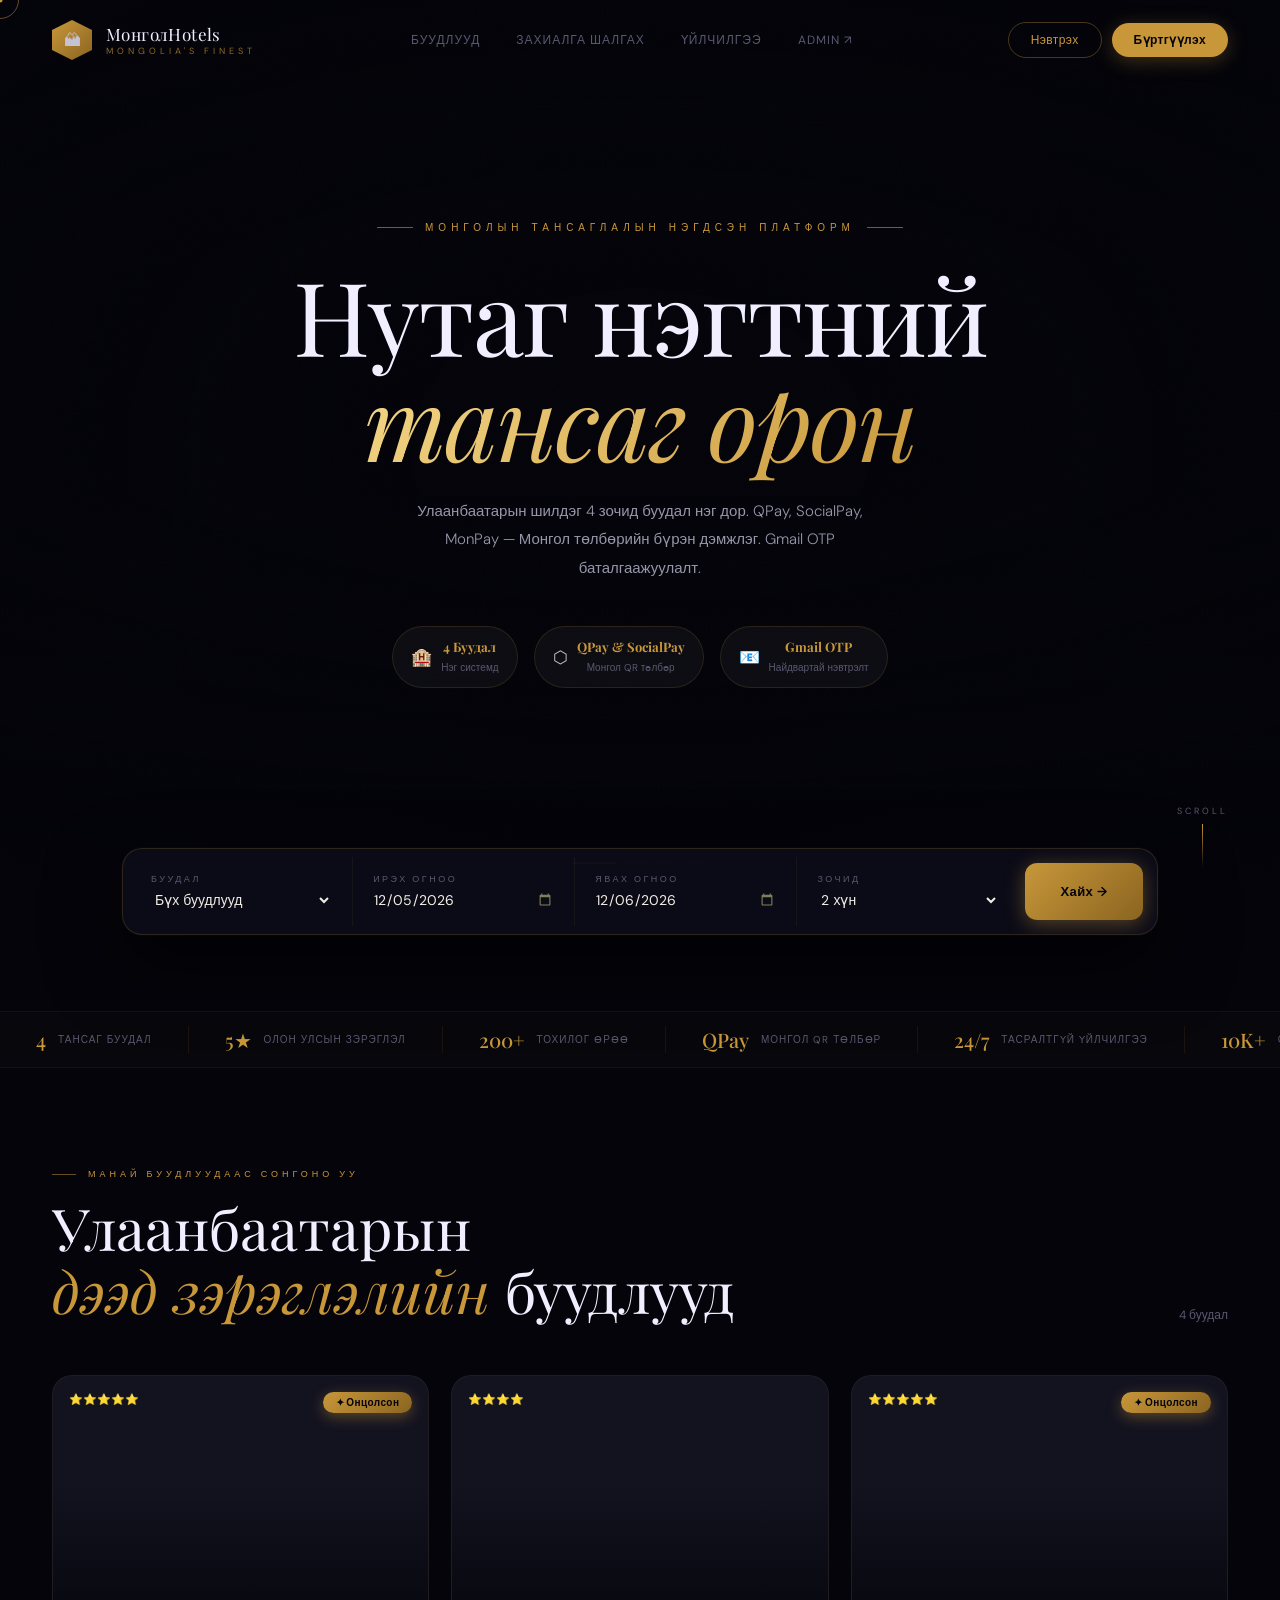
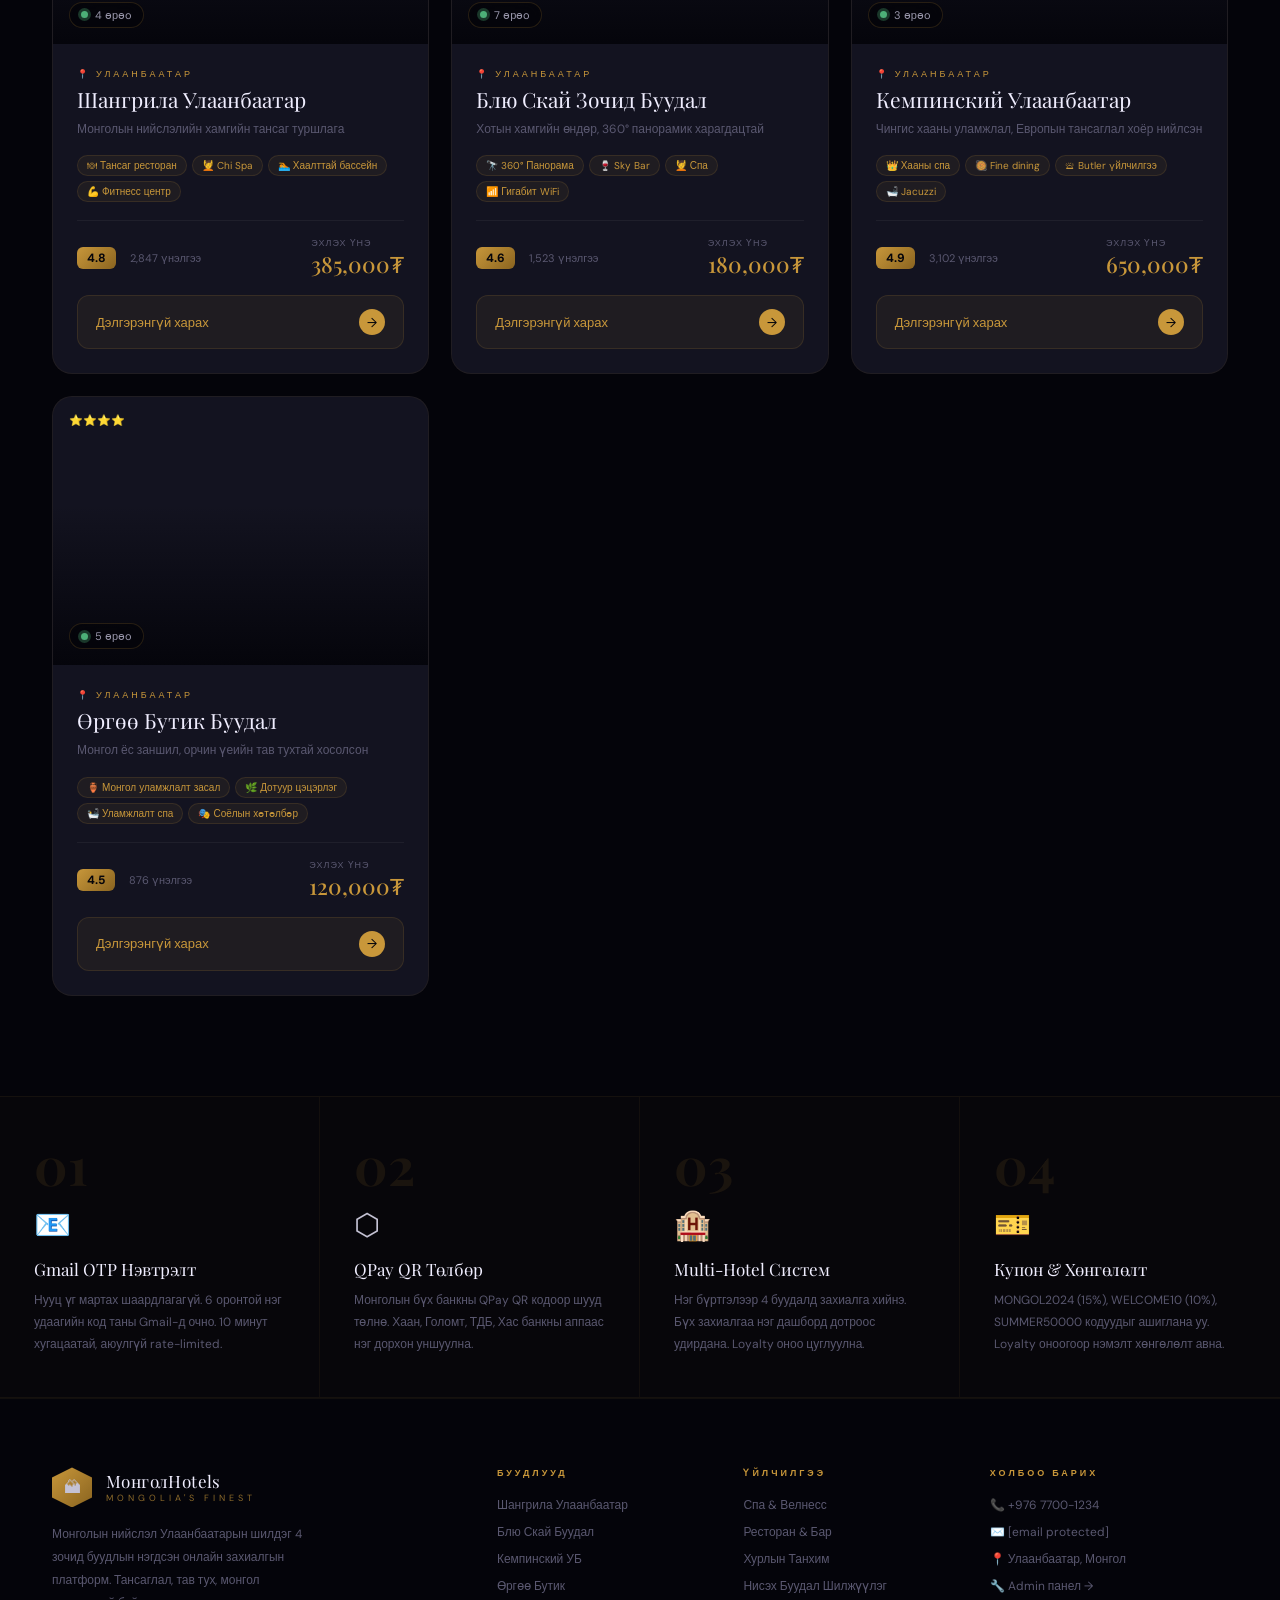
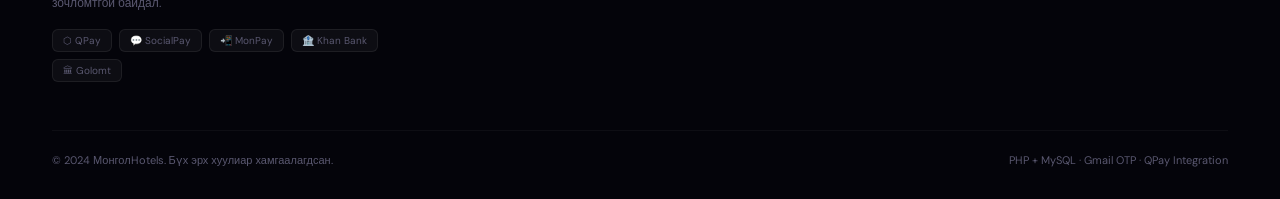
==== index.html @ d51348f7 "first commit" ====
<!DOCTYPE html>
<html lang="mn">
<head>
<meta charset="UTF-8">
<meta name="viewport" content="width=device-width,initial-scale=1,viewport-fit=cover">
<title>МонголHotels — Монголын Тансаг Зочид Буудлууд</title>
<link rel="preconnect" href="https://fonts.googleapis.com">
<link href="https://fonts.googleapis.com/css2?family=Playfair+Display:ital,wght@0,400;0,500;0,700;1,400;1,500&family=DM+Sans:wght@200;300;400;500&family=DM+Mono:wght@300;400&display=swap" rel="stylesheet">
<script src="https://cdn.jsdelivr.net/npm/qrcode@1.5.3/build/qrcode.min.js"></script>
<link rel="stylesheet" href="css/style.css">
</head>
<body>

<div class="cur" id="cur"></div>
<div class="cur-dot" id="cur-dot"></div>
<div id="scroll-progress"></div>

<!-- NAV -->
<nav id="nav">
  <div class="logo" onclick="closeDetail()">
    <div class="logo-gem">🏔</div>
    <div><div class="logo-name">МонголHotels</div><div class="logo-sub">Mongolia's Finest</div></div>
  </div>
  <div class="nav-links">
    <a href="#hotels-sec" onclick="closeDetail()">Буудлууд</a>
    <a href="#" onclick="openModal('check-modal')">Захиалга шалгах</a>
    <a href="#feats-sec">Үйлчилгээ</a>
    <a href="admin/index.html" target="_blank">Admin ↗</a>
  </div>
  <div class="nav-actions" id="nav-actions">
    <button class="npill npill-out" onclick="openModal('login-modal')" id="nav-login">Нэвтрэх</button>
    <button class="npill npill-fill" onclick="openModal('reg-modal')" id="nav-reg">Бүртгүүлэх</button>
    <div class="ucap" id="nav-user" style="display:none">
      <div class="ucap-av" id="nav-av">?</div>
      <span class="ucap-name" id="nav-nm"></span>
      <button class="icon-btn" onclick="openModal('mybk-modal');loadMyBk()">📋</button>
      <button class="icon-btn" onclick="doLogout()">⬡</button>
    </div>
  </div>
</nav>

<!-- HERO -->
<section class="hero" id="hero">
  <div id="hero-slides">
    <div class="hero-slide on" style="background-image:url('https://images.unsplash.com/photo-1566073771259-6a8506099945?w=1920&q=85')"></div>
    <div class="hero-slide" style="background-image:url('https://images.unsplash.com/photo-1551882547-ff40c63fe2e2?w=1920&q=85')"></div>
    <div class="hero-slide" style="background-image:url('https://images.unsplash.com/photo-1542314831-068cd1dbfeeb?w=1920&q=85')"></div>
    <div class="hero-slide" style="background-image:url('https://images.unsplash.com/photo-1582719478250-c89cae4dc85b?w=1920&q=85')"></div>
  </div>
  <div class="hero-vignette"></div>
  <div class="hero-particles" id="hpts"></div>
  <div class="hero-content">
    <div class="hero-eyebrow"><div class="heb-line"></div><span class="heb-text">Монголын Тансаглалын Нэгдсэн Платформ</span><div class="heb-line"></div></div>
    <h1>Нутаг нэгтний<br><em>тансаг орон</em></h1>
    <p class="hero-desc">Улаанбаатарын шилдэг 4 зочид буудал нэг дор. QPay, SocialPay, MonPay — Монгол төлбөрийн бүрэн дэмжлэг. Gmail OTP баталгаажуулалт.</p>
    <div class="hero-badges">
      <div class="hbadge"><span class="hb-ic">🏨</span><div class="hb-txt"><strong>4 Буудал</strong><span>Нэг системд</span></div></div>
      <div class="hbadge"><span class="hb-ic">⬡</span><div class="hb-txt"><strong>QPay & SocialPay</strong><span>Монгол QR төлбөр</span></div></div>
      <div class="hbadge"><span class="hb-ic">📧</span><div class="hb-txt"><strong>Gmail OTP</strong><span>Найдвартай нэвтрэлт</span></div></div>
    </div>
  </div>
  <div class="slide-dots" id="slide-dots">
    <div class="sdot on" onclick="goSlide(0)"></div><div class="sdot" onclick="goSlide(1)"></div>
    <div class="sdot" onclick="goSlide(2)"></div><div class="sdot" onclick="goSlide(3)"></div>
  </div>
  <div class="scroll-hint"><div class="sh-text">Scroll</div><div class="sh-line"></div></div>
</section>

<!-- SEARCH DOCK -->
<div class="search-dock">
  <div class="search-glass">
    <div class="sf"><span class="sf-label">Буудал</span>
      <select id="s-hotel">
        <option value="">Бүх буудлууд</option>
        <option value="1">Шангрила Улаанбаатар</option>
        <option value="2">Блю Скай Зочид Буудал</option>
        <option value="3">Кемпинский Улаанбаатар</option>
        <option value="4">Өргөө Бутик Буудал</option>
      </select>
    </div>
    <div class="sf"><span class="sf-label">Ирэх огноо</span><input type="date" id="bm-in" onchange="calcPrice()"></div>
    <div class="sf"><span class="sf-label">Явах огноо</span><input type="date" id="bm-out" onchange="calcPrice()"></div>
    <div class="sf"><span class="sf-label">Зочид</span>
      <select id="s-guests">
        <option value="1">1 хүн</option><option value="2" selected>2 хүн</option>
        <option value="3">3 хүн</option><option value="4">4 хүн</option>
      </select>
    </div>
    <button class="search-go" onclick="doSearch()">Хайх →</button>
  </div>
</div>

<!-- TICKER -->
<div class="ticker" style="margin-top:76px">
  <div class="ticker-inner">
    <div class="titem"><span class="ti-n">4</span><span class="ti-l">Тансаг Буудал</span></div>
    <div class="titem"><span class="ti-n">5★</span><span class="ti-l">Олон Улсын Зэрэглэл</span></div>
    <div class="titem"><span class="ti-n">200+</span><span class="ti-l">Тохилог Өрөө</span></div>
    <div class="titem"><span class="ti-n">QPay</span><span class="ti-l">Монгол QR Төлбөр</span></div>
    <div class="titem"><span class="ti-n">24/7</span><span class="ti-l">Тасралтгүй Үйлчилгээ</span></div>
    <div class="titem"><span class="ti-n">10K+</span><span class="ti-l">Сэтгэл Хангалуун Зочид</span></div>
    <div class="titem"><span class="ti-n">OTP</span><span class="ti-l">Gmail Баталгаажуулалт</span></div>
    <div class="titem"><span class="ti-n">4</span><span class="ti-l">Тансаг Буудал</span></div>
    <div class="titem"><span class="ti-n">5★</span><span class="ti-l">Олон Улсын Зэрэглэл</span></div>
    <div class="titem"><span class="ti-n">200+</span><span class="ti-l">Тохилог Өрөө</span></div>
    <div class="titem"><span class="ti-n">QPay</span><span class="ti-l">Монгол QR Төлбөр</span></div>
    <div class="titem"><span class="ti-n">24/7</span><span class="ti-l">Тасралтгүй Үйлчилгээ</span></div>
    <div class="titem"><span class="ti-n">10K+</span><span class="ti-l">Сэтгэл Хангалуун Зочид</span></div>
    <div class="titem"><span class="ti-n">OTP</span><span class="ti-l">Gmail Баталгаажуулалт</span></div>
  </div>
</div>

<!-- HOTELS -->
<section id="hotels-sec">
  <div class="container">
    <div style="display:flex;align-items:flex-end;justify-content:space-between;margin-bottom:52px;flex-wrap:wrap;gap:18px" class="reveal">
      <div>
        <div class="stag">Манай Буудлуудаас Сонгоно Уу</div>
        <h2 class="stitle">Улаанбаатарын<br><em>дээд зэрэглэлийн</em> буудлууд</h2>
      </div>
      <div style="font-size:12px;color:var(--mist)" id="hcount"></div>
    </div>
    <div class="hotels-grid" id="hotels-grid">
      <div class="load-row"><div class="spin"></div> Буудлуудыг ачааллаж байна...</div>
    </div>
  </div>
</section>

<!-- FEATURES -->
<section id="feats-sec" style="padding:0">
  <div class="feats">
    <div class="fcell reveal"><div class="fnum">01</div><div class="ficon">📧</div><div class="ftitle">Gmail OTP Нэвтрэлт</div><div class="fdesc">Нууц үг мартах шаардлагагүй. 6 оронтой нэг удаагийн код таны Gmail-д очно. 10 минут хугацаатай, аюулгүй rate-limited.</div></div>
    <div class="fcell reveal" style="transition-delay:.1s"><div class="fnum">02</div><div class="ficon">⬡</div><div class="ftitle">QPay QR Төлбөр</div><div class="fdesc">Монголын бүх банкны QPay QR кодоор шууд төлнө. Хаан, Голомт, ТДБ, Хас банкны аппаас нэг дорхон уншуулна.</div></div>
    <div class="fcell reveal" style="transition-delay:.2s"><div class="fnum">03</div><div class="ficon">🏨</div><div class="ftitle">Multi-Hotel Систем</div><div class="fdesc">Нэг бүртгэлээр 4 буудалд захиалга хийнэ. Бүх захиалгаа нэг дашборд дотроос удирдана. Loyalty оноо цуглуулна.</div></div>
    <div class="fcell reveal" style="transition-delay:.3s"><div class="fnum">04</div><div class="ficon">🎫</div><div class="ftitle">Купон & Хөнгөлөлт</div><div class="fdesc">MONGOL2024 (15%), WELCOME10 (10%), SUMMER50000 кодуудыг ашиглана уу. Loyalty оноогоор нэмэлт хөнгөлөлт авна.</div></div>
  </div>
</section>

<!-- FOOTER -->
<footer>
  <div class="foot-grid">
    <div class="foot-brand">
      <div class="logo"><div class="logo-gem">🏔</div><div><div class="logo-name">МонголHotels</div><div class="logo-sub">Mongolia's Finest</div></div></div>
      <p>Монголын нийслэл Улаанбаатарын шилдэг 4 зочид буудлын нэгдсэн онлайн захиалгын платформ. Тансаглал, тав тух, монгол зочломтгой байдал.</p>
      <div class="foot-pay" style="margin-top:14px">
        <span class="fpi">⬡ QPay</span><span class="fpi">💬 SocialPay</span>
        <span class="fpi">📲 MonPay</span><span class="fpi">🏦 Khan Bank</span><span class="fpi">🏛 Golomt</span>
      </div>
    </div>
    <div class="foot-col"><h5>Буудлууд</h5><a>Шангрила Улаанбаатар</a><a>Блю Скай Буудал</a><a>Кемпинский УБ</a><a>Өргөө Бутик</a></div>
    <div class="foot-col"><h5>Үйлчилгээ</h5><a>Спа & Велнесс</a><a>Ресторан & Бар</a><a>Хурлын Танхим</a><a>Нисэх Буудал Шилжүүлэг</a></div>
    <div class="foot-col"><h5>Холбоо Барих</h5>
      <a href="tel:+97677001234">📞 +976 7700-1234</a>
      <a href="/cdn-cgi/l/email-protection#6e060b0202012e03010009010206011a0b021d400300">✉️ <span class="__cf_email__" data-cfemail="066e636a6a69466b696861696a6e6972636a75286b68">[email&#160;protected]</span></a>
      <a>📍 Улаанбаатар, Монгол</a>
      <a href="admin/index.html" target="_blank">🔧 Admin панел →</a>
    </div>
  </div>
  <div class="foot-bottom">
    <span>© 2024 МонголHotels. Бүх эрх хуулиар хамгаалагдсан.</span>
    <span>PHP + MySQL · Gmail OTP · QPay Integration</span>
  </div>
</footer>

<!-- DETAIL OVERLAY -->
<div class="detail-ov" id="det-ov">
  <div class="dh" id="dh">
    <img id="dh-img" src="" alt="">
    <div class="dh-grad"></div>
    <button class="dh-back" onclick="closeDetail()">← Буцах</button>
    <div class="dh-info">
      <div>
        <div id="dh-stars" style="font-size:13px;margin-bottom:8px"></div>
        <h1 class="dh-name" id="dh-name"></h1>
        <div class="dh-loc" id="dh-loc"></div>
      </div>
      <div class="dh-rbox" id="dh-rbox"></div>
    </div>
  </div>
  <div class="det-body" id="det-body"><div class="load-row"><div class="spin"></div></div></div>
</div>

<!-- TOASTS -->
<div class="toast-stack" id="toasts"></div>

<!-- ══════════════════════════════════════════════
     MODALS
══════════════════════════════════════════════ -->
<!-- LOGIN -->
<div class="mlayer" id="login-modal">
  <div class="modal">
    <button class="mcl" onclick="closeModal('login-modal')">✕</button>
    <div id="ls1">
      <h2 class="mtitle">Нэвтрэх</h2>
      <p class="msub">Gmail OTP кодоор найдвартай нэвтэрнэ үү</p>
      <div id="l-alert"></div>
      <label class="flabel">Gmail Хаяг</label>
      <input class="finput" type="email" id="l-email" placeholder="example@gmail.com">
      <label class="flabel">Нууц үг (хэрэв тохируулсан)</label>
      <input class="finput" type="password" id="l-pass" placeholder="••••••••" onkeydown="if(event.key==='Enter')sendLoginOtp()">
      <button class="mbtn" onclick="sendLoginOtp()">Gmail OTP Код Авах →</button>
      <div class="mlink">Бүртгэлгүй юу? <a onclick="switchModal('login-modal','reg-modal')">Бүртгүүлэх</a></div>
    </div>
    <div id="ls2" style="display:none">
      <h2 class="mtitle">Код Оруулах</h2>
      <p class="msub">Gmail-д илгээсэн 6 оронтой кодоо оруулна уу</p>
      <div class="otp-badge" id="l-otp-email"></div>
      <div id="l-otp-alert"></div>
      <div class="otp-row">
        <input class="od" maxlength="1" id="l0" inputmode="numeric" oninput="oNext(this,'l1')">
        <input class="od" maxlength="1" id="l1" inputmode="numeric" oninput="oNext(this,'l2')">
        <input class="od" maxlength="1" id="l2" inputmode="numeric" oninput="oNext(this,'l3')">
        <input class="od" maxlength="1" id="l3" inputmode="numeric" oninput="oNext(this,'l4')">
        <input class="od" maxlength="1" id="l4" inputmode="numeric" oninput="oNext(this,'l5')">
        <input class="od" maxlength="1" id="l5" inputmode="numeric" onkeyup="if(this.value)verifyLoginOtp()">
      </div>
      <div class="otp-timer">⏳ <span id="l-cd">10:00</span> &nbsp;<span class="otp-resend" id="l-resend" onclick="sendLoginOtp(true)">Дахин илгээх</span></div>
      <button class="mbtn" onclick="verifyLoginOtp()">Нэвтрэх</button>
      <div class="mlink"><a onclick="sStep('ls1','ls2')">← Буцах</a></div>
    </div>
  </div>
</div>

<!-- REGISTER -->
<div class="mlayer" id="reg-modal">
  <div class="modal">
    <button class="mcl" onclick="closeModal('reg-modal')">✕</button>
    <div id="rs1">
      <h2 class="mtitle">Бүртгүүлэх</h2>
      <p class="msub">МонголHotels-д тавтай морилно уу</p>
      <div id="r-alert"></div>
      <div class="frow">
        <div><label class="flabel">Нэр</label><input class="finput" id="r-first" placeholder="Батбаяр"></div>
        <div><label class="flabel">Овог</label><input class="finput" id="r-last" placeholder="Дорж"></div>
      </div>
      <label class="flabel">Gmail Хаяг</label>
      <input class="finput" type="email" id="r-email" placeholder="example@gmail.com">
      <label class="flabel">Утасны Дугаар</label>
      <input class="finput" type="tel" id="r-phone" placeholder="+976 9900 1234">
      <label class="flabel">Нууц Үг (заавал биш)</label>
      <input class="finput" type="password" id="r-pass" placeholder="6+ тэмдэгт">
      <button class="mbtn" onclick="sendRegOtp()">Gmail OTP Код Авах →</button>
      <div class="mlink">Бүртгэлтэй юу? <a onclick="switchModal('reg-modal','login-modal')">Нэвтрэх</a></div>
    </div>
    <div id="rs2" style="display:none">
      <h2 class="mtitle">Gmail Баталгаажуулах</h2>
      <p class="msub">Таны Gmail-д 6 оронтой нэг удаагийн код илгээлээ</p>
      <div class="otp-badge" id="r-otp-email"></div>
      <div id="r-otp-alert"></div>
      <div class="otp-row">
        <input class="od" maxlength="1" id="r0" inputmode="numeric" oninput="oNext(this,'r1')">
        <input class="od" maxlength="1" id="r1" inputmode="numeric" oninput="oNext(this,'r2')">
        <input class="od" maxlength="1" id="r2" inputmode="numeric" oninput="oNext(this,'r3')">
        <input class="od" maxlength="1" id="r3" inputmode="numeric" oninput="oNext(this,'r4')">
        <input class="od" maxlength="1" id="r4" inputmode="numeric" oninput="oNext(this,'r5')">
        <input class="od" maxlength="1" id="r5" inputmode="numeric" onkeyup="if(this.value)verifyRegOtp()">
      </div>
      <div class="otp-timer">⏳ <span id="r-cd">10:00</span> &nbsp;<span class="otp-resend" id="r-resend" onclick="sendRegOtp(true)">Дахин илгээх</span></div>
      <button class="mbtn" onclick="verifyRegOtp()">Бүртгэл Үүсгэх</button>
      <div class="mlink"><a onclick="sStep('rs1','rs2')">← Буцах</a></div>
    </div>
  </div>
</div>

<!-- CHECK BOOKING -->
<div class="mlayer" id="check-modal">
  <div class="modal">
    <button class="mcl" onclick="closeModal('check-modal')">✕</button>
    <h2 class="mtitle">Захиалга Шалгах</h2>
    <p class="msub">Захиалгын кодоороо өөрийн захиалгын дэлгэрэнгүйг харах</p>
    <div id="chk-alert"></div>
    <label class="flabel">Захиалгын Код</label>
    <input class="finput" id="chk-code" placeholder="MH241225XXXXX" style="text-transform:uppercase;letter-spacing:2px;font-family:'DM Mono',monospace" onkeydown="if(event.key==='Enter')doCheckBk()">
    <button class="mbtn" onclick="doCheckBk()">Шалгах →</button>
    <div id="chk-result" style="margin-top:16px"></div>
  </div>
</div>

<!-- MY BOOKINGS -->
<div class="mlayer" id="mybk-modal">
  <div class="modal wide">
    <button class="mcl" onclick="closeModal('mybk-modal')">✕</button>
    <h2 class="mtitle">Миний Захиалгууд</h2>
    <p class="msub">Таны бүх захиалгын жагсаалт</p>
    <div id="mybk-list"><div class="load-row"><div class="spin"></div></div></div>
  </div>
</div>

<!-- BOOKING -->
<div class="mlayer" id="book-modal">
  <div class="modal xwide">
    <button class="mcl" onclick="closeModal('book-modal')">✕</button>
    <div class="bm-header">
      <img id="bm-img" class="bm-rimg" src="" alt="">
      <div><div class="bm-hotel" id="bm-hname"></div><div class="bm-rname" id="bm-rname"></div><div class="bm-rmeta" id="bm-rmeta"></div></div>
    </div>
    <div id="bm-alert"></div>
    <div class="frow">
      <div><label class="flabel">Ирэх Огноо</label><input class="finput" type="date" id="bm-in" onchange="calcPrice()"></div>
      <div><label class="flabel">Явах Огноо</label><input class="finput" type="date" id="bm-out" onchange="calcPrice()"></div>
    </div>
    <div class="frow">
      <div><label class="flabel">Насанд Хүрсэн</label><select class="finput" id="bm-adults"><option value="1">1</option><option value="2" selected>2</option><option value="3">3</option><option value="4">4</option></select></div>
      <div><label class="flabel">Хүүхэд</label><select class="finput" id="bm-children"><option value="0" selected>0</option><option value="1">1</option><option value="2">2</option></select></div>
    </div>
    <label class="flabel">Нэмэлт Үйлчилгээ</label>
    <div class="svc-grid" id="bm-svcs"></div>
    <label class="flabel">Купон Код</label>
    <div class="promo-row">
      <input class="finput" id="bm-promo" placeholder="MONGOL2024" style="margin:0;flex:1">
      <button class="promo-go" onclick="applyPromo()">Хэрэглэх</button>
    </div>
    <div id="promo-res"></div>
    <label class="flabel" style="margin-top:13px">Тусгай Хүсэлт</label>
    <textarea class="finput" id="bm-special" rows="2" placeholder="Дээд давхар, ор тусдаа гэх мэт..." style="resize:vertical;margin-bottom:0"></textarea>
    <div class="pbd" id="pbd" style="display:none">
      <div class="pbd-row"><span>Өрөөний үнэ</span><span id="pb-room">—</span></div>
      <div class="pbd-row" id="pb-drow" style="display:none"><span>🎁 Хөнгөлөлт</span><span class="gold" id="pb-disc">—</span></div>
      <div class="pbd-row" id="pb-srow" style="display:none"><span>Нэмэлт үйлчилгээ</span><span id="pb-svc">—</span></div>
      <div class="pbd-row"><span>НӨАТ 10%</span><span id="pb-tax">—</span></div>
      <div class="pbd-row"><span>Нийт Дүн</span><span class="gold" id="pb-total">—</span></div>
    </div>
    <button class="mbtn" onclick="doBook()" style="margin-top:14px">Захиалга Үүсгэх →</button>
  </div>
</div>

<!-- PAYMENT -->
<div class="mlayer" id="pay-modal">
  <div class="modal xwide">
    <button class="mcl" onclick="closeModal('pay-modal')">✕</button>
    <h2 class="mtitle">Төлбөр Хийх</h2>
    <p class="msub">Захиалга: <span id="pm-code" style="color:var(--gold);font-family:'DM Mono',monospace"></span> &nbsp;·&nbsp; Нийт: <span id="pm-amt" style="color:var(--white);font-weight:600"></span></p>

    <div class="pstep on" id="ps1">
      <div style="font-size:9px;letter-spacing:2px;text-transform:uppercase;color:var(--mist);margin-bottom:11px">Монгол Төлбөрийн Хэрэгсэл</div>
      <div class="pm-grid">
        <div class="pmb" onclick="selM('qpay',this)"><div class="pmb-ic">⬡</div><div class="pmb-n">QPay</div><div class="pmb-s">Бүх банкны QR</div></div>
        <div class="pmb" onclick="selM('socialpay',this)"><div class="pmb-ic">💬</div><div class="pmb-n">SocialPay</div><div class="pmb-s">Khan Bank апп</div></div>
        <div class="pmb" onclick="selM('monpay',this)"><div class="pmb-ic">📲</div><div class="pmb-n">MonPay</div><div class="pmb-s">Most Money апп</div></div>
        <div class="pmb" onclick="selM('khanbank',this)"><div class="pmb-ic">🏦</div><div class="pmb-n">Хаан Банк</div><div class="pmb-s">Шилжүүлэг</div></div>
        <div class="pmb" onclick="selM('golomtbank',this)"><div class="pmb-ic">🏛</div><div class="pmb-n">Голомт Банк</div><div class="pmb-s">Шилжүүлэг</div></div>
        <div class="pmb" onclick="selM('tdbbank',this)"><div class="pmb-ic">🏢</div><div class="pmb-n">ТДБ Банк</div><div class="pmb-s">Шилжүүлэг</div></div>
      </div>
      <div style="font-size:9px;letter-spacing:2px;text-transform:uppercase;color:var(--mist);margin-bottom:11px">Бусад</div>
      <div class="pm-grid" style="grid-template-columns:1fr 1fr">
        <div class="pmb" onclick="selM('cash',this)"><div class="pmb-ic">💵</div><div class="pmb-n">Бэлэн Мөнгө</div><div class="pmb-s">Буудалд ирэхэд</div></div>
        <div class="pmb" onclick="selM('card',this)"><div class="pmb-ic">💳</div><div class="pmb-n">Карт</div><div class="pmb-s">Буудалд уншуулах</div></div>
      </div>
      <button class="mbtn" onclick="proceedPay()">Үргэлжлэх →</button>
    </div>

    <div class="pstep" id="ps-qpay">
      <div class="qc">
        <div class="q-amt" id="qamt"></div>
        <div class="q-sub">QPay-гаар төлөх дүн (MNT)</div>
        <div class="qr-box"><canvas id="qr-cv" width="176" height="176"></canvas></div>
        <p style="font-size:12px;color:var(--mist);margin-bottom:14px">Доорх банкны аппаар уншуулна уу</p>
        <div class="blinks" id="blinks"></div>
        <div class="pstatus"><div class="spin" style="width:15px;height:15px"></div><span>Төлбөрийг хүлээж байна...</span></div>
        <button class="pchk" onclick="chkNow()">✓ Төлбөр Шалгах</button>
      </div>
    </div>

    <div class="pstep" id="ps-bank">
      <p style="font-size:13px;color:var(--text);margin-bottom:16px;line-height:1.8">Доорх дансруу шилжүүлэг хийнэ үү. Гүйлгээний утгад захиалгын кодоо оруулна уу.</p>
      <div class="binfo" id="binfo"></div>
      <label class="flabel" style="margin-top:16px">Гүйлгээний Дугаар / Лавлагаа</label>
      <input class="finput" id="bank-ref" placeholder="Гүйлгээний дугаараа оруулна уу">
      <button class="mbtn" onclick="confirmBank()">Баталгаажуулах →</button>
    </div>

    <div class="pstep" id="ps-mobile">
      <div class="mob-box">
        <div class="mob-ic" id="mob-ic"></div>
        <div class="mob-amt" id="mob-amt"></div>
        <div class="mob-desc" id="mob-desc"></div>
        <div class="merch-box"><div class="merch-lbl">Мерчантын нэр</div><div class="merch-val">MONGOHOTELS</div></div>
        <button class="mbtn" onclick="confirmMob()">Апп-д Төлсөн →</button>
      </div>
    </div>

    <div class="pstep" id="ps-onsite">
      <div class="mob-box">
        <div class="mob-ic" id="on-ic"></div>
        <div class="mob-amt" id="on-amt"></div>
        <div class="mob-desc" id="on-desc"></div>
        <div class="alert al-g">ℹ️ Захиалгын кодыг хүлээн авах ширээнд өгнө үү. Таны захиалга хадгалагдлаа.</div>
        <button class="mbtn" onclick="finishOn()" style="margin-top:14px">Ойлголоо, Дуусгах →</button>
      </div>
    </div>

    <div class="pstep" id="ps-succ">
      <div class="succ-box">
        <div class="succ-ic">🎉</div>
        <div class="succ-title">Амжилттай!</div>
        <div class="succ-sub">Захиалга амжилттай баталгаажлаа. Доорх кодыг хадгалаарай.</div>
        <div class="code-box"><div class="cb-lbl">Таны Захиалгын Код</div><div class="cb-code" id="s-code"></div></div>
        <button class="mbtn" onclick="closeModal('pay-modal');openModal('mybk-modal');loadMyBk()">Миний Захиалгууд →</button>
      </div>
    </div>
  </div>
</div>

<script src="js/app.js"></script>
</body>
</html>
---- css/style.css ----
*,*::before,*::after{box-sizing:border-box;margin:0;padding:0}
:root{
  --void:#04040a;--deep:#080812;--ink:#0d0d1a;--ink2:#131320;--ink3:#1a1a2e;--ink4:#222238;
  --gold:#c8973a;--gold2:#e8b84b;--gold3:#f5d98a;--gold-dim:#8a6420;
  --cream:#f2ede4;--silver:#9896aa;--mist:#5a5870;--text:#c4c2d4;--white:#f0eeff;
  --green:#3cb371;--red:#dc5555;--blue:#4a8fd4;--amber:#e8943a;
  --r:12px;--r2:20px;--r3:32px;
  --ease:cubic-bezier(.25,.46,.45,.94);--spring:cubic-bezier(.34,1.56,.64,1);
}
html{scroll-behavior:smooth;overflow-x:hidden}
body{font-family:'DM Sans',sans-serif;background:var(--void);color:var(--text);overflow-x:hidden;cursor:none}
button,input,select,textarea{font-family:'DM Sans',sans-serif;cursor:none;border:none;outline:none}
a{text-decoration:none;color:inherit}
img{display:block;max-width:100%}
h1,h2,h3,.serif{font-family:'Playfair Display',serif}
::-webkit-scrollbar{width:3px}::-webkit-scrollbar-thumb{background:var(--gold-dim);border-radius:2px}

/* CURSOR */
.cur,.cur-dot{position:fixed;pointer-events:none;z-index:99999;border-radius:50%;transition:opacity .3s}
.cur{width:38px;height:38px;border:1px solid rgba(200,151,58,.5);transform:translate(-50%,-50%);
  transition:width .3s var(--ease),height .3s var(--ease),border-color .3s,background .3s}
.cur-dot{width:5px;height:5px;background:var(--gold);transform:translate(-50%,-50%)}
.cur.hov{width:56px;height:56px;border-color:var(--gold2);background:rgba(200,151,58,.06)}
.cur.clk{transform:translate(-50%,-50%) scale(.75)}

/* GRAIN */
body::before{content:'';position:fixed;inset:0;z-index:0;pointer-events:none;
  background-image:url("data:image/svg+xml,%3Csvg viewBox='0 0 200 200' xmlns='http://www.w3.org/2000/svg'%3E%3Cfilter id='n'%3E%3CfeTurbulence type='fractalNoise' baseFrequency='.9' numOctaves='4' stitchTiles='stitch'/%3E%3C/filter%3E%3Crect width='100%25' height='100%25' filter='url(%23n)' opacity='.04'/%3E%3C/svg%3E");
  background-size:150px;opacity:.5;mix-blend-mode:overlay}

#scroll-progress{position:fixed;top:0;left:0;height:2px;z-index:9999;
  background:linear-gradient(90deg,var(--gold),var(--gold2));width:0%;transition:width .1s}

/* NAV */
nav{position:fixed;top:0;left:0;right:0;z-index:900;padding:20px 52px;
  display:flex;align-items:center;justify-content:space-between;transition:all .5s var(--ease)}
nav.scrolled{background:rgba(4,4,10,.92);border-bottom:1px solid rgba(200,151,58,.1);
  backdrop-filter:blur(24px);padding:13px 52px}
.logo{display:flex;align-items:center;gap:14px;cursor:none}
.logo-gem{width:40px;height:40px;background:linear-gradient(135deg,var(--gold),var(--gold-dim));
  clip-path:polygon(50% 0%,100% 25%,100% 75%,50% 100%,0% 75%,0% 25%);
  display:flex;align-items:center;justify-content:center;font-size:17px;
  animation:gemPulse 4s ease-in-out infinite;flex-shrink:0}
@keyframes gemPulse{0%,100%{filter:brightness(1)}50%{filter:brightness(1.4) drop-shadow(0 0 14px rgba(200,151,58,.6))}}
.logo-name{font-family:'Playfair Display',serif;font-size:17px;color:var(--white);letter-spacing:.4px}
.logo-sub{font-size:9px;letter-spacing:4px;text-transform:uppercase;color:var(--gold);opacity:.7}
.nav-links{display:flex;gap:36px}
.nav-links a{font-size:12px;letter-spacing:1px;text-transform:uppercase;color:var(--mist);
  transition:color .25s;position:relative}
.nav-links a::after{content:'';position:absolute;bottom:-4px;left:0;width:0;height:1px;
  background:var(--gold);transition:width .35s var(--ease)}
.nav-links a:hover{color:var(--cream)}.nav-links a:hover::after{width:100%}
.nav-actions{display:flex;align-items:center;gap:10px}
.npill{padding:9px 22px;border-radius:50px;font-size:12px;letter-spacing:.4px;transition:all .3s}
.npill-out{background:transparent;border:1px solid rgba(200,151,58,.35);color:var(--gold)}
.npill-out:hover{background:rgba(200,151,58,.08);border-color:var(--gold)}
.npill-fill{background:var(--gold);color:var(--void);font-weight:600;box-shadow:0 4px 20px rgba(200,151,58,.3)}
.npill-fill:hover{background:var(--gold2);transform:translateY(-1px);box-shadow:0 6px 28px rgba(200,151,58,.5)}
.ucap{display:flex;align-items:center;gap:9px;background:rgba(200,151,58,.08);
  border:1px solid rgba(200,151,58,.2);padding:5px 14px 5px 5px;border-radius:50px}
.ucap-av{width:28px;height:28px;border-radius:50%;background:linear-gradient(135deg,var(--gold),var(--gold-dim));
  display:flex;align-items:center;justify-content:center;font-size:12px;font-weight:700;color:var(--void)}
.ucap-name{font-size:12px;color:var(--gold);max-width:88px;overflow:hidden;text-overflow:ellipsis;white-space:nowrap}
.icon-btn{background:none;color:var(--mist);font-size:15px;padding:2px 5px;transition:color .2s}
.icon-btn:hover{color:var(--gold)}

/* HERO */
.hero{height:100vh;min-height:720px;position:relative;display:flex;flex-direction:column;
  align-items:center;justify-content:center;overflow:hidden}
.hero-slide{position:absolute;inset:-8%;background-size:cover;background-position:center;
  opacity:0;transition:opacity 1.8s ease;will-change:transform}
.hero-slide.on{opacity:1}
.hero-vignette{position:absolute;inset:0;z-index:1;pointer-events:none;
  background:radial-gradient(ellipse at center,transparent 25%,rgba(4,4,10,.6) 100%),
             linear-gradient(to bottom,rgba(4,4,10,.35),transparent 28%,transparent 55%,rgba(4,4,10,.97))}
.hero-particles{position:absolute;inset:0;z-index:2;overflow:hidden;pointer-events:none}
.pt{position:absolute;border-radius:50%;background:var(--gold);animation:ptFloat linear infinite;opacity:0}
@keyframes ptFloat{0%{opacity:0;transform:translateY(0) scale(0)}10%{opacity:.5}90%{opacity:.15}100%{opacity:0;transform:translateY(-100vh) scale(1.5)}}
.hero-content{position:relative;z-index:3;text-align:center;padding:0 24px;max-width:1000px}
.hero-eyebrow{display:inline-flex;align-items:center;gap:12px;margin-bottom:28px;
  opacity:0;animation:hReveal .9s var(--ease) .3s forwards}
.heb-line{width:36px;height:1px;background:var(--gold);opacity:.6}
.heb-text{font-size:10px;letter-spacing:5px;text-transform:uppercase;color:var(--gold)}
.hero h1{font-size:clamp(3.2rem,8vw,6.8rem);font-weight:400;color:var(--white);
  line-height:1.03;letter-spacing:-.02em;margin-bottom:24px;
  opacity:0;animation:hReveal 1s var(--ease) .5s forwards}
.hero h1 em{font-style:italic;background:linear-gradient(135deg,var(--gold3),var(--gold));
  -webkit-background-clip:text;-webkit-text-fill-color:transparent;background-clip:text}
.hero-desc{font-size:15px;color:var(--silver);max-width:500px;margin:0 auto 44px;line-height:1.9;
  font-weight:300;opacity:0;animation:hReveal .9s var(--ease) .7s forwards}
@keyframes hReveal{from{opacity:0;transform:translateY(28px)}to{opacity:1;transform:translateY(0)}}
.hero-badges{display:flex;gap:16px;justify-content:center;flex-wrap:wrap;
  opacity:0;animation:hReveal .9s var(--ease) .9s forwards}
.hbadge{display:flex;align-items:center;gap:9px;background:rgba(255,255,255,.04);
  border:1px solid rgba(200,151,58,.15);backdrop-filter:blur(12px);
  padding:11px 18px;border-radius:50px}
.hb-ic{font-size:17px}
.hb-txt strong{display:block;color:var(--gold);font-family:'Playfair Display',serif;font-size:13px}
.hb-txt span{font-size:10px;color:var(--mist)}
.slide-dots{position:absolute;bottom:36px;left:50%;transform:translateX(-50%);
  z-index:4;display:flex;gap:8px;align-items:center}
.sdot{width:22px;height:2px;border-radius:1px;background:rgba(200,151,58,.25);
  transition:all .4s var(--ease);cursor:none}
.sdot.on{width:44px;background:var(--gold)}
.scroll-hint{position:absolute;bottom:32px;right:52px;z-index:4;
  display:flex;flex-direction:column;align-items:center;gap:7px;
  opacity:0;animation:hReveal .8s var(--ease) 1.2s forwards}
.sh-text{font-size:9px;letter-spacing:3px;text-transform:uppercase;color:var(--mist)}
.sh-line{width:1px;height:44px;background:linear-gradient(to bottom,var(--gold),transparent);
  animation:shAnim 2s ease-in-out infinite}
@keyframes shAnim{0%{transform:scaleY(0);transform-origin:top}50%{transform:scaleY(1)}51%{transform-origin:bottom}100%{transform:scaleY(0)}}

/* SEARCH DOCK */
.search-dock{position:relative;z-index:20;max-width:1100px;margin:-52px auto 0;padding:0 32px}
.search-glass{background:rgba(13,13,26,.92);border:1px solid rgba(200,151,58,.18);
  border-radius:var(--r2);padding:8px;backdrop-filter:blur(40px);
  box-shadow:0 28px 72px rgba(0,0,0,.55),0 0 0 1px rgba(200,151,58,.03);
  display:flex;align-items:stretch;overflow:hidden}
.sf{flex:1;padding:16px 20px;display:flex;flex-direction:column;gap:5px;
  border-right:1px solid rgba(200,151,58,.07);transition:background .2s}
.sf:last-of-type{border:none}.sf:hover,.sf:focus-within{background:rgba(200,151,58,.04)}
.sf-label{font-size:9px;letter-spacing:2.5px;text-transform:uppercase;color:var(--mist);font-weight:500}
.sf input,.sf select{background:none;color:var(--cream);font-size:14px;width:100%}
.sf select option{background:var(--ink2)}
.sf input[type="date"]::-webkit-calendar-picker-indicator{filter:invert(.4) sepia(1) hue-rotate(20deg)}
.search-go{background:linear-gradient(135deg,var(--gold),var(--gold-dim));color:var(--void);
  padding:0 36px;border-radius:var(--r);margin:6px;font-size:13px;font-weight:600;
  letter-spacing:.4px;cursor:none;transition:all .3s;white-space:nowrap;
  display:flex;align-items:center;gap:9px;box-shadow:0 4px 20px rgba(200,151,58,.4)}
.search-go:hover{filter:brightness(1.1);box-shadow:0 6px 28px rgba(200,151,58,.55);transform:scale(1.02)}

/* TICKER */
.ticker{overflow:hidden;border-top:1px solid rgba(200,151,58,.07);
  border-bottom:1px solid rgba(200,151,58,.07);background:rgba(200,151,58,.02);
  padding:14px 0;margin-top:80px}
.ticker-inner{display:flex;white-space:nowrap;animation:tick 38s linear infinite}
@keyframes tick{to{transform:translateX(-50%)}}
.titem{display:inline-flex;align-items:center;gap:12px;padding:0 36px;
  border-right:1px solid rgba(200,151,58,.09)}
.ti-n{font-family:'Playfair Display',serif;font-size:20px;color:var(--gold);font-weight:500}
.ti-l{font-size:10px;color:var(--mist);text-transform:uppercase;letter-spacing:1px}

/* SECTION */
section{padding:100px 52px;position:relative}
.container{max-width:1280px;margin:0 auto}
.stag{font-size:9px;letter-spacing:4px;text-transform:uppercase;color:var(--gold);
  display:flex;align-items:center;gap:12px;margin-bottom:16px}
.stag::before{content:'';width:24px;height:1px;background:var(--gold);opacity:.5}
.stitle{font-size:clamp(2rem,4.5vw,3.6rem);color:var(--white);font-weight:400;line-height:1.1}
.stitle em{font-style:italic;color:var(--gold)}

/* HOTELS GRID */
.hotels-grid{display:grid;grid-template-columns:repeat(auto-fill,minmax(340px,1fr));gap:22px}
.hcard{border-radius:var(--r2);overflow:hidden;background:var(--ink2);
  border:1px solid rgba(200,151,58,.07);cursor:none;
  transition:border-color .4s,box-shadow .4s,transform .35s var(--ease);}
.hcard:hover{border-color:rgba(200,151,58,.32);transform:translateY(-5px);
  box-shadow:0 28px 64px rgba(0,0,0,.5),0 0 0 1px rgba(200,151,58,.07)}
.hc-img{height:268px;position:relative;overflow:hidden}
.hc-img img{width:100%;height:100%;object-fit:cover;transition:transform .8s var(--ease)}
.hcard:hover .hc-img img{transform:scale(1.08)}
.hc-ov{position:absolute;inset:0;
  background:linear-gradient(to bottom,transparent 40%,rgba(4,4,10,.94))}
.hc-badge{position:absolute;top:16px;right:16px;
  background:linear-gradient(135deg,var(--gold),var(--gold-dim));
  color:var(--void);padding:4px 13px;border-radius:50px;
  font-size:10px;font-weight:700;letter-spacing:.4px;
  box-shadow:0 4px 14px rgba(200,151,58,.4)}
.hc-stars{position:absolute;top:16px;left:16px;font-size:11px}
.hc-live{position:absolute;bottom:16px;left:16px;
  display:flex;align-items:center;gap:7px;
  background:rgba(4,4,10,.75);backdrop-filter:blur(10px);
  border:1px solid rgba(200,151,58,.18);
  padding:5px 11px;border-radius:50px;font-size:11px;color:var(--silver)}
.lp{width:7px;height:7px;border-radius:50%;background:#4caf78;position:relative}
.lp::after{content:'';position:absolute;inset:-3px;border-radius:50%;
  background:rgba(76,175,120,.3);animation:lpulse 2s ease-in-out infinite}
@keyframes lpulse{0%,100%{transform:scale(1);opacity:.6}50%{transform:scale(1.9);opacity:0}}
.hc-body{padding:24px}
.hc-city{font-size:9px;letter-spacing:3px;text-transform:uppercase;color:var(--gold);margin-bottom:7px}
.hc-name{font-family:'Playfair Display',serif;font-size:21px;color:var(--white);margin-bottom:7px;line-height:1.2}
.hc-tagline{font-size:12px;color:var(--mist);line-height:1.7;margin-bottom:16px}
.hc-chips{display:flex;flex-wrap:wrap;gap:5px;margin-bottom:18px}
.chip{background:rgba(200,151,58,.07);border:1px solid rgba(200,151,58,.14);
  color:var(--gold);padding:3px 9px;border-radius:50px;font-size:10px;transition:background .2s}
.hcard:hover .chip{background:rgba(200,151,58,.13)}
.hc-foot{display:flex;align-items:center;justify-content:space-between;
  padding-top:16px;border-top:1px solid rgba(255,255,255,.05)}
.hc-score{background:linear-gradient(135deg,var(--gold),var(--gold-dim));
  color:var(--void);padding:3px 10px;border-radius:6px;font-size:12px;font-weight:700}
.hc-revs{font-size:11px;color:var(--mist);margin-left:7px}
.hc-from{font-size:9px;color:var(--mist);text-transform:uppercase;letter-spacing:1px}
.hc-price{font-family:'Playfair Display',serif;font-size:22px;color:var(--gold);font-weight:500}
.hc-btn{display:flex;align-items:center;justify-content:space-between;
  margin-top:16px;padding:13px 18px;border-radius:var(--r);
  background:rgba(200,151,58,.07);border:1px solid rgba(200,151,58,.14);
  color:var(--gold);font-size:13px;width:100%;cursor:none;transition:all .3s}
.hc-btn:hover{background:rgba(200,151,58,.15);border-color:var(--gold)}
.hc-arr{width:26px;height:26px;border-radius:50%;background:var(--gold);color:var(--void);
  display:flex;align-items:center;justify-content:center;font-size:13px;
  transition:transform .3s var(--spring)}
.hcard:hover .hc-arr{transform:translateX(4px)}

/* FEATURES */
.feats{display:grid;grid-template-columns:repeat(4,1fr);gap:0;
  background:rgba(200,151,58,.02);
  border-top:1px solid rgba(200,151,58,.07);border-bottom:1px solid rgba(200,151,58,.07)}
.fcell{padding:42px 34px;border-right:1px solid rgba(200,151,58,.06);transition:background .3s}
.fcell:last-child{border:none}.fcell:hover{background:rgba(200,151,58,.03)}
.fnum{font-family:'Playfair Display',serif;font-size:52px;color:rgba(200,151,58,.1);
  font-weight:700;line-height:1;margin-bottom:14px;transition:color .3s}
.fcell:hover .fnum{color:rgba(200,151,58,.28)}
.ficon{font-size:30px;margin-bottom:14px}
.ftitle{font-family:'Playfair Display',serif;font-size:17px;color:var(--white);margin-bottom:9px}
.fdesc{font-size:12px;color:var(--mist);line-height:1.85}

/* FOOTER */
footer{background:var(--void);border-top:1px solid rgba(200,151,58,.07);padding:68px 52px 32px}
.foot-grid{display:grid;grid-template-columns:2fr 1fr 1fr 1.2fr;gap:48px;max-width:1280px;margin:0 auto 48px}
.foot-brand p{font-size:12px;color:var(--mist);line-height:1.9;margin-top:16px;max-width:250px}
.foot-col h5{font-size:9px;letter-spacing:3px;text-transform:uppercase;color:var(--gold);margin-bottom:18px}
.foot-col a{display:block;color:var(--mist);font-size:12px;margin-bottom:11px;transition:color .2s}
.foot-col a:hover{color:var(--cream)}
.foot-pay{display:flex;flex-wrap:wrap;gap:7px;margin-top:11px}
.fpi{background:rgba(255,255,255,.04);border:1px solid rgba(255,255,255,.07);
  border-radius:6px;padding:4px 10px;font-size:10px;color:var(--mist)}
.foot-bottom{border-top:1px solid rgba(255,255,255,.04);padding-top:22px;
  display:flex;justify-content:space-between;align-items:center;
  max-width:1280px;margin:0 auto;color:var(--mist);font-size:11px;flex-wrap:wrap;gap:10px}

/* DETAIL OVERLAY */
.detail-ov{display:none;position:fixed;inset:0;z-index:800;background:var(--void);overflow-y:auto;overscroll-behavior:contain}
.detail-ov.on{display:block;animation:dvIn .45s var(--ease)}
@keyframes dvIn{from{opacity:0}to{opacity:1}}
.dh{height:72vh;min-height:480px;position:relative;overflow:hidden}
.dh img{width:100%;height:100%;object-fit:cover}
.dh-grad{position:absolute;inset:0;
  background:linear-gradient(to bottom,rgba(4,4,10,.25),transparent 30%,rgba(4,4,10,.97))}
.dh-back{position:absolute;top:26px;left:26px;z-index:10;
  background:rgba(4,4,10,.7);border:1px solid rgba(200,151,58,.2);
  color:var(--cream);padding:9px 18px;border-radius:50px;
  font-size:12px;cursor:none;backdrop-filter:blur(12px);
  display:flex;align-items:center;gap:7px;transition:all .25s}
.dh-back:hover{background:rgba(200,151,58,.15);border-color:var(--gold);color:var(--gold)}
.dh-info{position:absolute;bottom:36px;left:52px;right:52px;
  display:flex;align-items:flex-end;justify-content:space-between;gap:20px}
.dh-name{font-family:'Playfair Display',serif;
  font-size:clamp(1.9rem,5vw,3.4rem);color:var(--white);font-weight:400;line-height:1.1;margin-bottom:9px}
.dh-loc{font-size:13px;color:var(--silver);display:flex;align-items:center;gap:8px;flex-wrap:wrap}
.dh-rbox{flex-shrink:0;background:rgba(4,4,10,.8);border:1px solid rgba(200,151,58,.2);
  border-radius:var(--r2);padding:14px 22px;text-align:center;backdrop-filter:blur(12px)}
.dh-rscore{font-family:'Playfair Display',serif;font-size:38px;color:var(--gold);font-weight:500;line-height:1}
.dh-rlabel{font-size:10px;color:var(--mist);text-transform:uppercase;letter-spacing:1px;margin-top:4px}
.dh-rcount{font-size:11px;color:var(--mist);margin-top:2px}
.gallery-grid{display:grid;grid-template-columns:2fr 1fr;grid-template-rows:190px 190px;gap:5px;border-radius:var(--r2);overflow:hidden}
.gg-img{object-fit:cover;width:100%;height:100%;cursor:none;transition:transform .5s var(--ease)}
.gg-img:hover{transform:scale(1.05)}.gg-img:first-child{grid-row:1/3}
.gg-more{position:relative}
.gg-more-lbl{position:absolute;inset:0;background:rgba(4,4,10,.55);display:flex;align-items:center;justify-content:center;color:var(--white);font-family:'Playfair Display',serif;font-size:15px}
.det-body{padding:0 52px 72px;max-width:1280px;margin:0 auto}
.det-cols{display:grid;grid-template-columns:1fr 340px;gap:44px;margin-top:36px}
.det-sticky{position:sticky;top:96px;height:fit-content}
.bwidget{background:var(--ink2);border:1px solid rgba(200,151,58,.14);border-radius:var(--r2);padding:26px}
.bw-title{font-family:'Playfair Display',serif;font-size:19px;color:var(--white);margin-bottom:18px}
.bw-label{font-size:9px;letter-spacing:2px;text-transform:uppercase;color:var(--mist);display:block;margin-bottom:5px}
.bw-input{width:100%;background:rgba(255,255,255,.04);border:1px solid rgba(200,151,58,.14);
  color:var(--cream);padding:11px 13px;border-radius:var(--r);font-size:13px;
  transition:border-color .25s;margin-bottom:12px}
.bw-input:focus{border-color:var(--gold)}
.bw-row{display:grid;grid-template-columns:1fr 1fr;gap:9px}
.bw-btn{width:100%;background:linear-gradient(135deg,var(--gold),var(--gold-dim));
  color:var(--void);padding:14px;border-radius:var(--r);font-size:13px;font-weight:700;
  cursor:none;transition:all .3s;box-shadow:0 4px 20px rgba(200,151,58,.32);margin-top:5px}
.bw-btn:hover{filter:brightness(1.08);box-shadow:0 6px 28px rgba(200,151,58,.48)}
.bw-div{display:flex;align-items:center;gap:9px;margin:18px 0;color:var(--mist);font-size:10px}
.bw-div::before,.bw-div::after{content:'';flex:1;height:1px;background:rgba(255,255,255,.06)}

/* ROOM CARDS */
.rcard{background:var(--ink2);border:1px solid rgba(200,151,58,.07);border-radius:var(--r2);overflow:hidden;margin-bottom:14px;transition:border-color .3s,transform .3s}
.rcard:hover{border-color:rgba(200,151,58,.28);transform:translateX(4px)}
.rcard-lay{display:grid;grid-template-columns:260px 1fr;min-height:175px}
.ri-wrap{overflow:hidden}.ri-wrap img{width:100%;height:100%;object-fit:cover;transition:transform .5s}
.rcard:hover .ri-wrap img{transform:scale(1.07)}
.rbody{padding:22px 26px;display:flex;flex-direction:column;justify-content:space-between}
.rname{font-family:'Playfair Display',serif;font-size:19px;color:var(--white);margin-bottom:5px}
.rmeta{display:flex;gap:14px;font-size:11px;color:var(--mist);margin-bottom:8px}
.rdesc{font-size:12px;color:var(--text);line-height:1.75;margin-bottom:12px}
.rchips{display:flex;flex-wrap:wrap;gap:5px;margin-bottom:14px}
.rc{background:rgba(255,255,255,.04);border:1px solid rgba(255,255,255,.07);color:var(--mist);padding:3px 8px;border-radius:50px;font-size:10px}
.rfooter{display:flex;align-items:center;justify-content:space-between}
.rprice .rp-from{font-size:9px;color:var(--mist);text-transform:uppercase;letter-spacing:1px}
.rprice .rp-val{font-family:'Playfair Display',serif;font-size:24px;color:var(--gold);font-weight:500}
.rprice .rp-unit{font-size:10px;color:var(--mist)}
.book-btn{background:linear-gradient(135deg,var(--gold),var(--gold-dim));
  color:var(--void);padding:11px 24px;border-radius:var(--r);font-size:12px;font-weight:600;
  cursor:none;transition:all .3s;box-shadow:0 4px 14px rgba(200,151,58,.3);
  display:flex;align-items:center;gap:7px}
.book-btn:hover{filter:brightness(1.1);transform:translateY(-2px);box-shadow:0 7px 22px rgba(200,151,58,.45)}

/* REVIEWS */
.rev-item{padding:18px 0;border-bottom:1px solid rgba(255,255,255,.05)}
.rev-item:last-child{border:none}
.rev-head{display:flex;align-items:center;justify-content:space-between;margin-bottom:9px}
.rev-user{display:flex;align-items:center;gap:11px}
.rev-av{width:36px;height:36px;border-radius:50%;background:linear-gradient(135deg,var(--gold),var(--gold-dim));display:flex;align-items:center;justify-content:center;font-weight:700;font-size:12px;color:var(--void)}
.rev-name{font-size:13px;color:var(--white)}.rev-date{font-size:10px;color:var(--mist)}
.rev-text{font-size:12px;color:var(--text);line-height:1.8}

/* MODALS */
.mlayer{display:none;position:fixed;inset:0;z-index:2000;background:rgba(0,0,0,.72);
  backdrop-filter:blur(10px);align-items:center;justify-content:center;padding:18px}
.mlayer.open{display:flex}
.modal{background:var(--ink2);border:1px solid rgba(200,151,58,.17);border-radius:var(--r2);
  padding:42px;width:100%;max-width:480px;max-height:92vh;overflow-y:auto;position:relative;
  animation:mIn .4s var(--spring);box-shadow:0 36px 90px rgba(0,0,0,.7)}
.modal.wide{max-width:660px}.modal.xwide{max-width:800px}
@keyframes mIn{from{opacity:0;transform:scale(.87) translateY(22px)}to{opacity:1;transform:scale(1) translateY(0)}}
.mcl{position:absolute;top:16px;right:16px;background:rgba(255,255,255,.06);color:var(--text);
  width:32px;height:32px;border-radius:50%;display:flex;align-items:center;justify-content:center;
  font-size:15px;cursor:none;transition:all .2s}
.mcl:hover{background:rgba(200,151,58,.15);color:var(--gold)}
.mtitle{font-family:'Playfair Display',serif;font-size:24px;color:var(--white);margin-bottom:5px}
.msub{color:var(--mist);font-size:13px;margin-bottom:26px;line-height:1.7}
.flabel{font-size:9px;letter-spacing:2px;text-transform:uppercase;color:var(--mist);display:block;margin-bottom:5px}
.finput{width:100%;background:rgba(255,255,255,.04);border:1px solid rgba(200,151,58,.14);
  color:var(--cream);padding:12px 15px;border-radius:var(--r);font-size:13px;
  transition:all .25s;margin-bottom:13px}
.finput:focus{border-color:var(--gold);background:rgba(200,151,58,.04)}
.finput::placeholder{color:var(--mist)}
.frow{display:grid;grid-template-columns:1fr 1fr;gap:11px}
.mbtn{width:100%;background:linear-gradient(135deg,var(--gold),var(--gold-dim));
  color:var(--void);padding:14px;border-radius:var(--r);font-size:13px;font-weight:700;
  cursor:none;transition:all .3s;box-shadow:0 4px 18px rgba(200,151,58,.28);margin-top:3px}
.mbtn:hover{filter:brightness(1.08);box-shadow:0 6px 26px rgba(200,151,58,.44)}
.mbtn:disabled{opacity:.35;cursor:not-allowed;transform:none;filter:none}
.mlink{text-align:center;font-size:12px;color:var(--mist);margin-top:16px}
.mlink a{color:var(--gold);cursor:none;transition:opacity .2s}.mlink a:hover{opacity:.7}

/* OTP */
.otp-row{display:flex;gap:7px;justify-content:center;margin-bottom:14px}
.od{width:50px;height:56px;background:rgba(255,255,255,.04);border:1px solid rgba(200,151,58,.2);
  border-radius:var(--r);color:var(--white);font-size:21px;font-weight:700;text-align:center;
  transition:all .2s;font-family:'DM Mono',monospace}
.od:focus{border-color:var(--gold);background:rgba(200,151,58,.06);outline:none}
.otp-badge{background:rgba(200,151,58,.08);border:1px solid rgba(200,151,58,.2);
  border-radius:8px;padding:9px 14px;font-size:11px;color:var(--gold);text-align:center;
  margin-bottom:16px;font-family:'DM Mono',monospace;letter-spacing:1px}
.otp-timer{text-align:center;font-size:11px;color:var(--mist);margin-top:7px}
.otp-resend{color:var(--gold);cursor:none;text-decoration:underline;display:none}

/* ALERTS */
.alert{padding:11px 15px;border-radius:var(--r);font-size:12px;margin-bottom:13px;display:flex;align-items:flex-start;gap:9px}
.al-e{background:rgba(220,85,85,.1);border:1px solid rgba(220,85,85,.28);color:#f09090}
.al-s{background:rgba(60,179,113,.1);border:1px solid rgba(60,179,113,.28);color:#7dd9a8}
.al-i{background:rgba(74,143,212,.1);border:1px solid rgba(74,143,212,.28);color:#90c0f0}
.al-g{background:rgba(200,151,58,.1);border:1px solid rgba(200,151,58,.28);color:var(--gold)}

/* BOOKING MODAL */
.bm-header{display:flex;gap:18px;align-items:flex-start;margin-bottom:22px;
  padding-bottom:18px;border-bottom:1px solid rgba(255,255,255,.05)}
.bm-rimg{width:100px;height:74px;border-radius:var(--r);object-fit:cover;flex-shrink:0}
.bm-hotel{font-size:9px;color:var(--gold);text-transform:uppercase;letter-spacing:2px;margin-bottom:3px}
.bm-rname{font-family:'Playfair Display',serif;font-size:17px;color:var(--white)}
.bm-rmeta{font-size:11px;color:var(--mist);margin-top:3px}
.pbd{background:rgba(255,255,255,.03);border-radius:var(--r);padding:14px;margin:13px 0}
.pbd-row{display:flex;justify-content:space-between;font-size:12px;padding:5px 0;
  border-bottom:1px solid rgba(255,255,255,.04)}
.pbd-row:last-child{border:none;padding-top:11px;margin-top:5px;font-size:14px;font-weight:600;color:var(--white)}
.gold{color:var(--gold)}
.svc-grid{display:grid;grid-template-columns:1fr 1fr;gap:7px;margin-bottom:13px}
.svc{background:rgba(255,255,255,.03);border:1px solid rgba(255,255,255,.06);
  border-radius:var(--r);padding:9px;cursor:none;transition:all .2s}
.svc.sel{border-color:rgba(200,151,58,.38);background:rgba(200,151,58,.07)}
.svc:hover{border-color:rgba(200,151,58,.22)}
.svc-n{font-size:11px;color:var(--text)}.svc-p{font-size:12px;color:var(--gold);margin-top:2px}
.promo-row{display:flex;gap:7px;margin-bottom:13px}
.promo-go{background:rgba(200,151,58,.1);border:1px solid rgba(200,151,58,.23);
  color:var(--gold);padding:0 16px;border-radius:var(--r);font-size:12px;cursor:none;transition:all .2s;white-space:nowrap}
.promo-go:hover{background:rgba(200,151,58,.2)}

/* PAYMENT */
.pm-grid{display:grid;grid-template-columns:1fr 1fr 1fr;gap:9px;margin-bottom:18px}
.pmb{background:rgba(255,255,255,.03);border:2px solid rgba(255,255,255,.07);border-radius:var(--r);
  padding:15px 9px;cursor:none;transition:all .25s;display:flex;flex-direction:column;align-items:center;gap:6px;text-align:center}
.pmb:hover{border-color:rgba(200,151,58,.33);background:rgba(200,151,58,.04)}
.pmb.sel{border-color:var(--gold);background:rgba(200,151,58,.08)}
.pmb-ic{font-size:24px}.pmb-n{font-size:11px;color:var(--cream);font-weight:500}.pmb-s{font-size:9px;color:var(--mist)}
.pstep{display:none}.pstep.on{display:block}
.qc{text-align:center;padding:6px 0}
.q-amt{font-family:'Playfair Display',serif;font-size:36px;color:var(--gold);margin-bottom:3px}
.q-sub{font-size:12px;color:var(--mist);margin-bottom:18px}
.qr-box{background:white;border-radius:14px;padding:16px;display:inline-block;margin-bottom:18px;box-shadow:0 8px 28px rgba(0,0,0,.4)}
.blinks{display:grid;grid-template-columns:repeat(3,1fr);gap:7px;margin-bottom:14px}
.blink{background:rgba(255,255,255,.04);border:1px solid rgba(255,255,255,.08);
  border-radius:9px;padding:8px;cursor:none;transition:all .2s;
  display:flex;flex-direction:column;align-items:center;gap:3px;text-decoration:none;color:var(--text)}
.blink:hover{border-color:var(--gold);color:var(--gold)}
.blink-ic{font-size:19px}.blink-n{font-size:9px;text-align:center}
.pstatus{display:flex;align-items:center;justify-content:center;gap:9px;
  padding:11px;font-size:13px;color:var(--mist);margin-bottom:7px}
.pchk{width:100%;background:rgba(60,179,113,.1);border:1px solid rgba(60,179,113,.28);
  color:#7dd9a8;padding:11px;border-radius:var(--r);cursor:none;transition:all .2s}
.pchk:hover{background:rgba(60,179,113,.18)}
.binfo{background:rgba(255,255,255,.03);border-radius:var(--r);padding:16px}
.bi-row{display:flex;justify-content:space-between;padding:8px 0;border-bottom:1px solid rgba(255,255,255,.04);font-size:12px}
.bi-row:last-child{border:none;font-size:14px;color:var(--gold);font-weight:600}
.bi-l{color:var(--mist)}.bi-v{color:var(--cream);font-weight:500}
.copy-btn{background:rgba(200,151,58,.1);border:none;color:var(--gold);padding:2px 7px;border-radius:4px;font-size:10px;cursor:none;margin-left:6px}
.mob-box{text-align:center;padding:14px 0}
.mob-ic{font-size:52px;margin-bottom:14px}
.mob-amt{font-family:'Playfair Display',serif;font-size:34px;color:var(--gold);margin-bottom:3px}
.mob-desc{font-size:13px;color:var(--mist);margin:14px 0;line-height:1.8}
.merch-box{background:rgba(200,151,58,.07);border:1px solid rgba(200,151,58,.18);border-radius:var(--r);padding:14px;margin-bottom:18px}
.merch-lbl{font-size:9px;color:var(--mist);text-transform:uppercase;letter-spacing:2px;margin-bottom:5px}
.merch-val{font-size:20px;color:var(--gold);font-weight:700;letter-spacing:2px;font-family:'DM Mono',monospace}
.succ-box{text-align:center;padding:18px 0}
.succ-ic{font-size:68px;animation:sicPop .6s var(--spring)}
@keyframes sicPop{from{transform:scale(0)}to{transform:scale(1)}}
.succ-title{font-family:'Playfair Display',serif;font-size:26px;color:var(--white);margin:14px 0 7px}
.succ-sub{font-size:13px;color:var(--mist);line-height:1.8;margin-bottom:0}
.code-box{background:rgba(200,151,58,.07);border:1px solid rgba(200,151,58,.18);border-radius:var(--r2);padding:18px;margin:18px 0}
.cb-lbl{font-size:9px;color:var(--mist);letter-spacing:2px;text-transform:uppercase;margin-bottom:7px}
.cb-code{font-family:'DM Mono',monospace;font-size:24px;color:var(--gold);font-weight:600;letter-spacing:4px}

/* MY BOOKINGS */
.mbi{background:var(--ink3);border:1px solid rgba(200,151,58,.07);border-radius:var(--r);
  padding:18px;margin-bottom:11px;display:flex;gap:14px;align-items:center;transition:border-color .3s}
.mbi:hover{border-color:rgba(200,151,58,.22)}
.mbi-img{width:82px;height:62px;border-radius:var(--r);object-fit:cover;flex-shrink:0}
.mbi-code{font-family:'DM Mono',monospace;font-size:9px;letter-spacing:2px;color:var(--gold);margin-bottom:4px}
.mbi-name{font-size:13px;color:var(--white);margin-bottom:3px;overflow:hidden;text-overflow:ellipsis;white-space:nowrap}
.mbi-dates{font-size:11px;color:var(--mist)}
.mbi-r{display:flex;flex-direction:column;align-items:flex-end;gap:7px;flex-shrink:0}
.mbi-price{font-family:'Playfair Display',serif;font-size:17px;color:var(--gold)}
.sbadge{padding:3px 11px;border-radius:50px;font-size:10px;font-weight:600}
.sp{background:rgba(200,151,58,.14);color:var(--gold);border:1px solid rgba(200,151,58,.28)}
.sc_{background:rgba(60,179,113,.13);color:#7dd9a8;border:1px solid rgba(60,179,113,.28)}
.si{background:rgba(74,143,212,.13);color:#90c0f0;border:1px solid rgba(74,143,212,.28)}
.sca{background:rgba(220,85,85,.1);color:#f09090;border:1px solid rgba(220,85,85,.22)}
.so{background:rgba(255,255,255,.06);color:var(--mist);border:1px solid rgba(255,255,255,.1)}
.act-sm{background:rgba(255,255,255,.05);border:1px solid rgba(255,255,255,.1);color:var(--text);padding:4px 11px;border-radius:6px;font-size:11px;cursor:none;transition:all .2s}
.act-sm:hover{border-color:var(--gold);color:var(--gold)}
.act-sm.d{color:#f09090;border-color:rgba(220,85,85,.22)}

/* SPIN / LOADING */
.spin{width:19px;height:19px;border:2px solid rgba(200,151,58,.14);border-top-color:var(--gold);border-radius:50%;animation:spin .65s linear infinite;flex-shrink:0}
@keyframes spin{to{transform:rotate(360deg)}}
.load-row{display:flex;align-items:center;gap:13px;color:var(--mist);padding:44px;justify-content:center}
.reveal{opacity:0;transform:translateY(26px);transition:opacity .7s var(--ease),transform .7s var(--ease)}
.reveal.vis{opacity:1;transform:translateY(0)}

/* TOASTS */
.toast-stack{position:fixed;top:84px;right:22px;z-index:9999;display:flex;flex-direction:column;gap:7px;pointer-events:none}
.toast{background:var(--ink3);border-radius:var(--r);padding:13px 18px;min-width:250px;max-width:340px;
  display:flex;align-items:center;gap:9px;font-size:12px;pointer-events:auto;
  box-shadow:0 10px 36px rgba(0,0,0,.5);animation:tslide .32s var(--spring)}
@keyframes tslide{from{opacity:0;transform:translateX(28px)}to{opacity:1;transform:translateX(0)}}
.ts{border-left:3px solid var(--green);color:#7dd9a8}
.te{border-left:3px solid var(--red);color:#f09090}
.ti{border-left:3px solid var(--gold);color:var(--gold)}

/* ── LOADING / SPINNER ─────────────────────────────────────────── */
.load-row{display:flex;align-items:center;justify-content:center;gap:12px;padding:48px 20px;color:var(--mist);font-size:14px}
.spin{display:inline-block;width:22px;height:22px;border:2.5px solid rgba(200,151,58,.2);border-top-color:var(--gold);border-radius:50%;animation:rot .7s linear infinite;flex-shrink:0}
@keyframes rot{to{transform:rotate(360deg)}}

/* ── ALERTS ────────────────────────────────────────────────────── */
.alert{border-radius:10px;padding:13px 16px;font-size:13px;line-height:1.6;display:flex;align-items:flex-start;gap:9px}
.al-e{background:rgba(220,85,85,.1);border:1px solid rgba(220,85,85,.25);color:#f09090}
.al-s{background:rgba(60,179,113,.1);border:1px solid rgba(60,179,113,.25);color:#7dd9a8}
.al-i{background:rgba(200,151,58,.1);border:1px solid rgba(200,151,58,.25);color:var(--gold)}
.al-g{background:rgba(200,151,58,.07);border:1px solid rgba(200,151,58,.18);color:var(--text)}

/* ── ROOM CARDS ─────────────────────────────────────────────────── */
.rcard{background:var(--ink2);border:1px solid var(--line);border-radius:14px;overflow:hidden;margin-bottom:18px;transition:border-color .25s}
.rcard:hover{border-color:rgba(200,151,58,.35)}
.rcard-lay{display:grid;grid-template-columns:200px 1fr}
.ri-wrap{height:100%;min-height:160px;overflow:hidden;background:var(--ink3)}
.ri-wrap img{width:100%;height:100%;object-fit:cover;transition:transform .5s}
.rcard:hover .ri-wrap img{transform:scale(1.05)}
.rbody{padding:20px 22px;display:flex;flex-direction:column;justify-content:space-between;gap:14px}
.rname{font-family:'Playfair Display',serif;font-size:17px;color:var(--white);line-height:1.3}
.rmeta{display:flex;flex-wrap:wrap;gap:10px;font-size:11px;color:var(--mist)}
.rmeta span{background:rgba(255,255,255,.05);padding:3px 10px;border-radius:50px}
.rdesc{font-size:12px;color:var(--text);line-height:1.75;margin:0}
.rchips{display:flex;flex-wrap:wrap;gap:6px}
.rc{background:rgba(200,151,58,.08);border:1px solid rgba(200,151,58,.2);color:var(--gold);padding:3px 10px;border-radius:50px;font-size:10px;font-family:'DM Mono',monospace}
.rfooter{display:flex;align-items:center;justify-content:space-between;gap:14px;flex-wrap:wrap;padding-top:12px;border-top:1px solid var(--line)}
.rprice{}
.rp-from{font-size:10px;color:var(--mist);margin-bottom:3px;text-transform:uppercase;letter-spacing:.06em}
.rp-val{font-family:'DM Mono',monospace;font-size:20px;color:var(--gold);font-weight:600}
.rp-unit{font-size:12px;color:var(--mist)}
.book-btn{background:var(--gold);color:#000;border:none;border-radius:8px;padding:10px 20px;font-size:13px;font-weight:600;cursor:pointer;transition:all .2s;white-space:nowrap}
.book-btn:hover{background:#e6b84a;transform:translateY(-1px);box-shadow:0 6px 20px rgba(200,151,58,.35)}

/* ── REVIEWS ────────────────────────────────────────────────────── */
.rev-item{background:var(--ink2);border:1px solid var(--line);border-radius:12px;padding:18px 20px;margin-bottom:14px}
.rev-head{display:flex;align-items:center;justify-content:space-between;margin-bottom:10px}
.rev-user{display:flex;align-items:center;gap:11px}
.rev-av{width:36px;height:36px;border-radius:50%;background:linear-gradient(135deg,var(--gold),#8a6020);display:flex;align-items:center;justify-content:center;font-weight:700;font-size:14px;color:#000;flex-shrink:0}
.rev-name{font-size:13px;color:var(--white);font-weight:500}
.rev-date{font-size:11px;color:var(--mist)}
.rev-text{font-size:13px;color:var(--text);line-height:1.75;margin:0}

/* ── BOOKING WIDGET (sidebar) ───────────────────────────────────── */
.bwidget{background:var(--ink2);border:1px solid rgba(200,151,58,.2);border-radius:16px;padding:24px;position:sticky;top:20px}
.bw-title{font-family:'Playfair Display',serif;font-size:17px;color:var(--white);margin-bottom:18px;padding-bottom:14px;border-bottom:1px solid var(--line)}
.bw-label{display:block;font-size:10px;color:var(--mist);text-transform:uppercase;letter-spacing:.08em;margin-bottom:5px}
.bw-input{width:100%;background:var(--ink3);border:1px solid var(--line);border-radius:8px;padding:9px 12px;color:var(--white);font-size:13px;box-sizing:border-box;margin-bottom:12px;outline:none;transition:border-color .2s;-webkit-appearance:none}
.bw-input:focus{border-color:rgba(200,151,58,.5)}
.bw-row{display:grid;grid-template-columns:1fr 1fr;gap:10px}
.bw-btn{width:100%;background:var(--gold);color:#000;border:none;border-radius:10px;padding:13px;font-size:13px;font-weight:700;cursor:pointer;transition:all .2s;margin-bottom:16px}
.bw-btn:hover{background:#e6b84a;transform:translateY(-1px);box-shadow:0 8px 24px rgba(200,151,58,.3)}
.bw-div{font-size:10px;color:var(--mist);text-transform:uppercase;letter-spacing:.1em;padding:12px 0 8px;border-top:1px solid var(--line);margin-top:4px}

/* ── GALLERY GRID ───────────────────────────────────────────────── */
.gallery-grid{display:grid;grid-template-columns:1fr 1fr;grid-template-rows:180px;gap:6px;border-radius:12px;overflow:hidden}
.gallery-grid .gg-img:first-child{grid-row:span 2;height:100%}
.gg-img{width:100%;height:100%;object-fit:cover;display:block}
.gg-more{position:relative;overflow:hidden;height:87px}
.gg-more-lbl{position:absolute;inset:0;background:rgba(0,0,0,.55);display:flex;align-items:center;justify-content:center;color:var(--white);font-size:13px;font-weight:600}

/* ── BANK INFO ──────────────────────────────────────────────────── */
.bi-row{display:flex;align-items:center;justify-content:space-between;padding:11px 0;border-bottom:1px solid var(--line);gap:12px;flex-wrap:wrap}
.bi-row:last-child{border-bottom:none}
.bi-l{font-size:11px;color:var(--mist);text-transform:uppercase;letter-spacing:.06em;white-space:nowrap}
.bi-v{font-size:14px;color:var(--white);font-weight:500;display:flex;align-items:center;gap:8px}
.copy-btn{background:var(--ink3);border:1px solid var(--line);border-radius:6px;padding:3px 8px;color:var(--gold);font-size:12px;cursor:pointer;transition:all .2s}
.copy-btn:hover{background:rgba(200,151,58,.15)}

/* ── MY BOOKINGS LIST ───────────────────────────────────────────── */
.mbi{display:flex;align-items:flex-start;gap:14px;padding:16px;background:var(--ink2);border:1px solid var(--line);border-radius:12px;margin-bottom:12px;transition:border-color .2s}
.mbi:hover{border-color:rgba(200,151,58,.25)}
.mbi-img{width:70px;height:70px;border-radius:8px;object-fit:cover;flex-shrink:0}
.mbi-code{font-family:'DM Mono',monospace;font-size:11px;color:var(--gold);margin-bottom:3px;letter-spacing:.08em}
.mbi-name{font-size:13px;color:var(--white);font-weight:500;margin-bottom:4px}
.mbi-dates{font-size:11px;color:var(--mist)}
.mbi-r{display:flex;flex-direction:column;align-items:flex-end;gap:6px;flex-shrink:0}
.mbi-price{font-family:'DM Mono',monospace;font-size:14px;color:var(--gold);font-weight:600}

/* ── STATUS BADGES ──────────────────────────────────────────────── */
.sbadge{font-size:10px;padding:3px 10px;border-radius:50px;font-weight:600;white-space:nowrap}
.sp {background:rgba(255,193,7,.1);color:#ffc107;border:1px solid rgba(255,193,7,.25)}
.sc_{background:rgba(60,179,113,.1);color:#7dd9a8;border:1px solid rgba(60,179,113,.25)}
.si {background:rgba(100,149,237,.1);color:#9ab0f0;border:1px solid rgba(100,149,237,.25)}
.sca{background:rgba(220,85,85,.1);color:#f09090;border:1px solid rgba(220,85,85,.25)}
.so {background:rgba(150,150,150,.1);color:#aaa;border:1px solid rgba(150,150,150,.2)}

/* ── ACTION BUTTONS (small) ─────────────────────────────────────── */
.act-sm{font-size:11px;padding:4px 10px;border-radius:6px;border:1px solid var(--line);background:transparent;color:var(--text);cursor:pointer;transition:all .2s}
.act-sm:hover{background:var(--ink3);color:var(--white)}
.act-sm.d{color:#f09090;border-color:rgba(220,85,85,.25)}
.act-sm.d:hover{background:rgba(220,85,85,.1)}

/* ── QPay BANK DEEP LINKS ───────────────────────────────────────── */
.blink{display:flex;flex-direction:column;align-items:center;gap:5px;padding:12px 8px;background:var(--ink3);border:1px solid var(--line);border-radius:10px;text-decoration:none;transition:all .2s;cursor:pointer}
.blink:hover{border-color:rgba(200,151,58,.4);background:rgba(200,151,58,.07)}
.blink-ic{font-size:22px}
.blink-n{font-size:10px;color:var(--mist);text-align:center;line-height:1.3}
.pchk{background:transparent;border:1px solid rgba(200,151,58,.4);color:var(--gold);border-radius:8px;padding:9px 18px;font-size:12px;cursor:pointer;transition:all .2s;margin-top:10px}
.pchk:hover{background:rgba(200,151,58,.1)}

/* ── TOAST type aliases (t prefix) ─────────────────────────────── */
.ts,.ts_{border-left:3px solid var(--green);color:#7dd9a8}
.te{border-left:3px solid var(--red);color:#f09090}
.ti{border-left:3px solid var(--gold);color:var(--gold)}
.tw{border-left:3px solid #ffc107;color:#ffc107}
.tg{border-left:3px solid var(--green);color:#7dd9a8}

@media(max-width:1024px){.det-cols{grid-template-columns:1fr}.det-sticky{position:relative;top:auto}.foot-grid{grid-template-columns:1fr 1fr}.feats{grid-template-columns:1fr 1fr}}
@media(max-width:768px){
nav,nav.scrolled{padding:12px 18px}
.nav-links{display:none}
section{padding:58px 18px}
.search-glass{flex-direction:column}
.sf{border-right:none;border-bottom:1px solid rgba(200,151,58,.07)}
.sf:last-of-type{border:none}
.search-go{margin:6px;padding:16px}
.hotels-grid{grid-template-columns:1fr}
.rcard-lay{grid-template-columns:1fr}
.rcard-lay .ri-wrap{height:180px;min-height:unset}
.rfooter{flex-direction:column;align-items:flex-start}
.book-btn{width:100%}
.gallery-grid{grid-template-columns:1fr;grid-template-rows:auto}
.gallery-grid .gg-img:first-child{grid-row:unset;height:180px}
.gg-more{height:180px}
.bw-row{grid-template-columns:1fr}
.mbi{flex-wrap:wrap}
.mbi-r{flex-direction:row;align-items:center;gap:10px;width:100%}
.pm-grid{grid-template-columns:1fr 1fr}
.dh-info{left:18px;right:18px;bottom:18px;flex-direction:column}
.det-body{padding:0 18px 48px}
.modal{padding:26px 20px}
.otp-row{gap:5px}
.od{width:42px;height:50px;font-size:18px}
.foot-grid{grid-template-columns:1fr}
.feats{grid-template-columns:1fr}
footer{padding:44px 18px 22px}
.rcard-lay{grid-template-columns:1fr}
.rfooter{flex-direction:column;align-items:flex-start}
.book-btn{width:100%}
.bw-row{grid-template-columns:1fr}
}

/* ── Loading / Spinner ─── */
.load-row{display:flex;align-items:center;justify-content:center;gap:12px;padding:52px 20px;color:var(--mist);font-size:14px}
.spin{display:inline-block;width:22px;height:22px;border:2.5px solid rgba(200,151,58,.18);border-top-color:var(--gold);border-radius:50%;animation:_rot .7s linear infinite;flex-shrink:0}
@keyframes _rot{to{transform:rotate(360deg)}}

/* ── Alerts ─── */
.alert{border-radius:10px;padding:13px 16px;font-size:13px;line-height:1.65;display:flex;align-items:flex-start;gap:9px}
.al-e{background:rgba(220,85,85,.1);border:1px solid rgba(220,85,85,.22);color:#f09090}
.al-s{background:rgba(60,179,113,.1);border:1px solid rgba(60,179,113,.22);color:#7dd9a8}
.al-i{background:rgba(200,151,58,.1);border:1px solid rgba(200,151,58,.22);color:var(--gold)}
.al-g{background:rgba(200,151,58,.06);border:1px solid rgba(200,151,58,.16);color:var(--text)}

/* ── Section heading ─── */
.sec-hd{font-family:'Playfair Display',serif;font-size:20px;color:var(--white);margin-bottom:16px}

/* ── Pros/cons grid ─── */
.pc-grid{display:grid;grid-template-columns:1fr 1fr;gap:14px;margin-bottom:28px}
.pc-col{background:var(--ink2);border-radius:12px;padding:16px 18px;border:1px solid var(--line)}
.pc-title{font-size:12px;font-weight:700;text-transform:uppercase;letter-spacing:.07em;margin-bottom:10px;color:var(--mist)}
.pc-item{font-size:12px;color:var(--text);line-height:1.8;padding:2px 0}
.pc-pro .pc-title{color:#7dd9a8}
.pc-con .pc-title{color:#f0c060}

/* ── Room card ─── */
.rcard{background:var(--ink2);border:1px solid var(--line);border-radius:14px;overflow:hidden;margin-bottom:18px;transition:border-color .25s}
.rcard:hover{border-color:rgba(200,151,58,.32)}
.rcard-lay{display:grid;grid-template-columns:220px 1fr}
.ri-wrap{overflow:hidden;background:var(--ink3)}
.ri-wrap img{width:100%;height:100%;min-height:200px;object-fit:cover;display:block;transition:transform .5s}
.rcard:hover .ri-wrap img{transform:scale(1.04)}
.rbody{padding:20px 22px;display:flex;flex-direction:column;justify-content:space-between;gap:14px}
.rname{font-family:'Playfair Display',serif;font-size:17px;color:var(--white);line-height:1.3}
.rmeta{display:flex;flex-wrap:wrap;gap:8px;font-size:11px;color:var(--mist)}
.rmeta span{background:rgba(255,255,255,.05);padding:3px 10px;border-radius:50px}
.rdesc{font-size:12px;color:var(--text);line-height:1.8;margin:0}
.rchips{display:flex;flex-wrap:wrap;gap:5px;margin-top:4px}
.rc{background:rgba(200,151,58,.07);border:1px solid rgba(200,151,58,.18);color:var(--gold);padding:3px 9px;border-radius:50px;font-size:10px;font-family:'DM Mono',monospace}
/* Room pros/cons */
.rt-pcs{display:grid;grid-template-columns:1fr 1fr;gap:8px;margin-top:10px}
.rt-pc{background:var(--ink3);border-radius:8px;padding:10px 12px;border:1px solid var(--line)}
.rt-pc-t{font-size:10px;font-weight:700;text-transform:uppercase;letter-spacing:.06em;margin-bottom:6px;color:var(--mist)}
.rt-pc-i{font-size:11px;color:var(--text);line-height:1.7}
.rfooter{display:flex;align-items:center;justify-content:space-between;gap:14px;flex-wrap:wrap;padding-top:12px;border-top:1px solid var(--line)}
.rprice{}
.rp-from{font-size:10px;color:var(--mist);text-transform:uppercase;letter-spacing:.06em;margin-bottom:3px}
.rp-val{font-family:'DM Mono',monospace;font-size:20px;color:var(--gold);font-weight:600}
.rp-unit{font-size:12px;color:var(--mist)}
.book-btn{background:var(--gold);color:#000;border:none;border-radius:8px;padding:10px 22px;font-size:13px;font-weight:700;cursor:pointer;transition:all .2s;white-space:nowrap}
.book-btn:hover:not(:disabled){background:#e6b84a;transform:translateY(-1px);box-shadow:0 6px 20px rgba(200,151,58,.3)}
.av-badge{font-size:10px;padding:3px 10px;border-radius:50px;white-space:nowrap;flex-shrink:0}
.av-ok{background:rgba(60,179,113,.12);color:#7dd9a8;border:1px solid rgba(60,179,113,.26)}
.av-no{background:rgba(220,85,85,.1);color:#f09090;border:1px solid rgba(220,85,85,.22)}

/* ── Reviews ─── */
.rev-item{background:var(--ink2);border:1px solid var(--line);border-radius:12px;padding:18px 20px;margin-bottom:12px}
.rev-head{display:flex;align-items:center;justify-content:space-between;margin-bottom:10px}
.rev-user{display:flex;align-items:center;gap:10px}
.rev-av{width:36px;height:36px;border-radius:50%;background:linear-gradient(135deg,var(--gold),#8a6020);display:flex;align-items:center;justify-content:center;font-weight:700;font-size:14px;color:#000;flex-shrink:0}
.rev-name{font-size:13px;color:var(--white);font-weight:500}
.rev-date{font-size:11px;color:var(--mist)}
.rev-text{font-size:13px;color:var(--text);line-height:1.75;margin:0}

/* ── Booking widget ─── */
.bwidget{background:var(--ink2);border:1px solid rgba(200,151,58,.18);border-radius:16px;padding:24px;position:sticky;top:20px}
.bw-title{font-family:'Playfair Display',serif;font-size:17px;color:var(--white);margin-bottom:18px;padding-bottom:14px;border-bottom:1px solid var(--line)}
.bw-label{display:block;font-size:10px;color:var(--mist);text-transform:uppercase;letter-spacing:.08em;margin-bottom:5px}
.bw-input{width:100%;background:var(--ink3);border:1px solid var(--line);border-radius:8px;padding:9px 12px;color:var(--white);font-size:13px;box-sizing:border-box;margin-bottom:12px;outline:none;transition:border-color .2s;-webkit-appearance:none;color-scheme:dark}
.bw-input:focus{border-color:rgba(200,151,58,.45)}
.bw-row{display:grid;grid-template-columns:1fr 1fr;gap:10px}
.bw-btn{width:100%;background:var(--gold);color:#000;border:none;border-radius:10px;padding:13px;font-size:13px;font-weight:700;cursor:pointer;transition:all .2s;margin-bottom:16px}
.bw-btn:hover{background:#e6b84a;transform:translateY(-1px)}
.bw-div{font-size:10px;color:var(--mist);text-transform:uppercase;letter-spacing:.1em;padding:12px 0 8px;border-top:1px solid var(--line)}

/* ── Gallery grid ─── */
.gallery-grid{display:grid;grid-template-columns:1fr 1fr;grid-template-rows:180px 180px;gap:6px;border-radius:12px;overflow:hidden;margin-bottom:4px}
.gallery-grid .gg-img:first-child{grid-row:span 2;height:100%}
.gg-img{width:100%;height:180px;object-fit:cover;display:block}
.gg-more{position:relative;overflow:hidden}
.gg-more-lbl{position:absolute;inset:0;background:rgba(0,0,0,.55);display:flex;align-items:center;justify-content:center;color:var(--white);font-size:13px;font-weight:600}

/* ── Bank transfer info ─── */
.bi-row{display:flex;align-items:center;justify-content:space-between;padding:12px 0;border-bottom:1px solid var(--line);gap:12px;flex-wrap:wrap}
.bi-row:last-child{border-bottom:none}
.bi-l{font-size:11px;color:var(--mist);text-transform:uppercase;letter-spacing:.06em;white-space:nowrap}
.bi-v{font-size:13px;color:var(--white);font-weight:500;display:flex;align-items:center;gap:8px;flex-wrap:wrap}
.copy-btn{background:var(--ink3);border:1px solid var(--line);border-radius:6px;padding:3px 9px;color:var(--gold);font-size:11px;cursor:pointer;transition:all .2s;white-space:nowrap}
.copy-btn:hover{background:rgba(200,151,58,.12)}

/* ── Payment steps list ─── */
.pay-steps{display:flex;flex-direction:column;gap:9px;margin-top:4px}
.ps-item{display:flex;align-items:flex-start;gap:10px;font-size:13px;color:var(--text);line-height:1.6}
.ps-num{display:inline-flex;align-items:center;justify-content:center;width:22px;height:22px;background:rgba(200,151,58,.15);border:1px solid rgba(200,151,58,.3);color:var(--gold);border-radius:50%;font-size:11px;font-weight:700;flex-shrink:0;margin-top:1px}

/* ── QPay bank deep links ─── */
.blink{display:flex;flex-direction:column;align-items:center;gap:5px;padding:12px 6px;background:var(--ink3);border:1px solid var(--line);border-radius:10px;text-decoration:none;transition:all .2s;cursor:pointer}
.blink:hover{border-color:rgba(200,151,58,.36);background:rgba(200,151,58,.06)}
.blink-ic{font-size:20px}
.blink-n{font-size:9px;color:var(--mist);text-align:center;line-height:1.3}
.pchk{background:transparent;border:1px solid rgba(200,151,58,.35);color:var(--gold);border-radius:8px;padding:9px 18px;font-size:12px;cursor:pointer;transition:all .2s}
.pchk:hover{background:rgba(200,151,58,.09)}

/* ── My bookings list ─── */
.mbi{display:flex;align-items:flex-start;gap:14px;padding:16px;background:var(--ink2);border:1px solid var(--line);border-radius:12px;margin-bottom:11px;transition:border-color .2s}
.mbi:hover{border-color:rgba(200,151,58,.22)}
.mbi-img{width:68px;height:68px;border-radius:8px;object-fit:cover;flex-shrink:0}
.mbi-code{font-family:'DM Mono',monospace;font-size:11px;color:var(--gold);margin-bottom:3px;letter-spacing:.06em}
.mbi-name{font-size:13px;color:var(--white);font-weight:500;margin-bottom:4px}
.mbi-dates{font-size:11px;color:var(--mist)}
.mbi-r{display:flex;flex-direction:column;align-items:flex-end;gap:5px;flex-shrink:0}
.mbi-price{font-family:'DM Mono',monospace;font-size:13px;color:var(--gold);font-weight:600}

/* ── Status badges ─── */
.sbadge{font-size:10px;padding:3px 10px;border-radius:50px;font-weight:600;white-space:nowrap}
.sp{background:rgba(255,193,7,.1);color:#ffc107;border:1px solid rgba(255,193,7,.22)}
.sc_{background:rgba(60,179,113,.1);color:#7dd9a8;border:1px solid rgba(60,179,113,.22)}
.si{background:rgba(100,149,237,.1);color:#9ab0f0;border:1px solid rgba(100,149,237,.22)}
.sca{background:rgba(220,85,85,.1);color:#f09090;border:1px solid rgba(220,85,85,.22)}
.so{background:rgba(150,150,150,.1);color:#aaa;border:1px solid rgba(150,150,150,.18)}
.act-sm{font-size:11px;padding:4px 10px;border-radius:6px;border:1px solid var(--line);background:transparent;color:var(--text);cursor:pointer;transition:all .2s}
.act-sm:hover{background:var(--ink3);color:var(--white)}
.act-sm.d{color:#f09090;border-color:rgba(220,85,85,.22)}
.act-sm.d:hover{background:rgba(220,85,85,.09)}

/* ── Toast aliases ─── */
.ts{border-left:3px solid var(--green);color:#7dd9a8}
.te{border-left:3px solid var(--red);color:#f09090}
.ti{border-left:3px solid var(--gold);color:var(--gold)}
.tw{border-left:3px solid #ffc107;color:#ffc107}

@media(max-width:1024px){
.det-cols{grid-template-columns:1fr}
.det-sticky{position:relative;top:auto}
.pc-grid{grid-template-columns:1fr}
.foot-grid{grid-template-columns:1fr 1fr}
.feats{grid-template-columns:1fr 1fr}
}
@media(max-width:768px){
.rcard-lay{grid-template-columns:1fr}
.ri-wrap img{min-height:180px}
.rt-pcs{grid-template-columns:1fr}
.pc-grid{grid-template-columns:1fr}
.rfooter{flex-direction:column;align-items:flex-start}
.book-btn{width:100%}
.bw-row{grid-template-columns:1fr}
.gallery-grid{grid-template-columns:1fr;grid-template-rows:auto}
.gallery-grid .gg-img:first-child{grid-row:unset;height:180px}
.gg-more{height:180px}
.mbi{flex-wrap:wrap}
.mbi-r{flex-direction:row;align-items:center;width:100%}
}
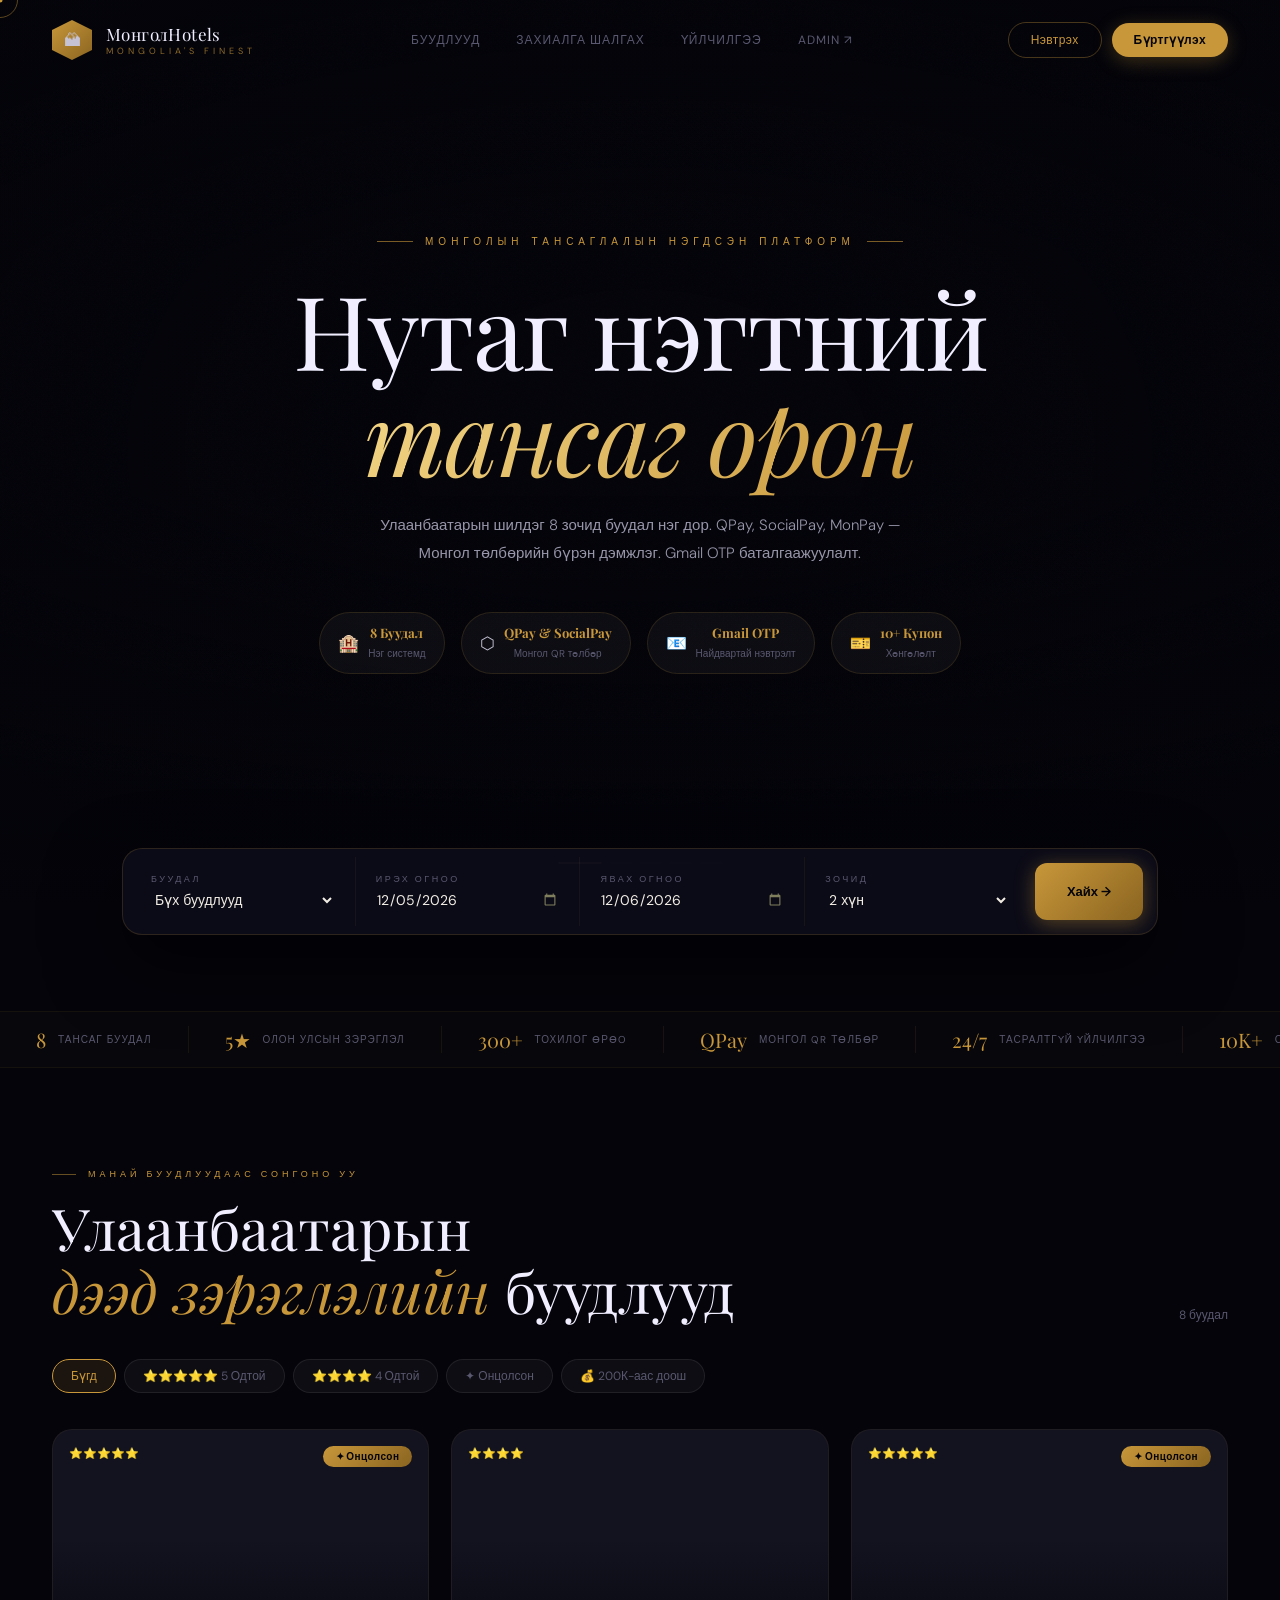
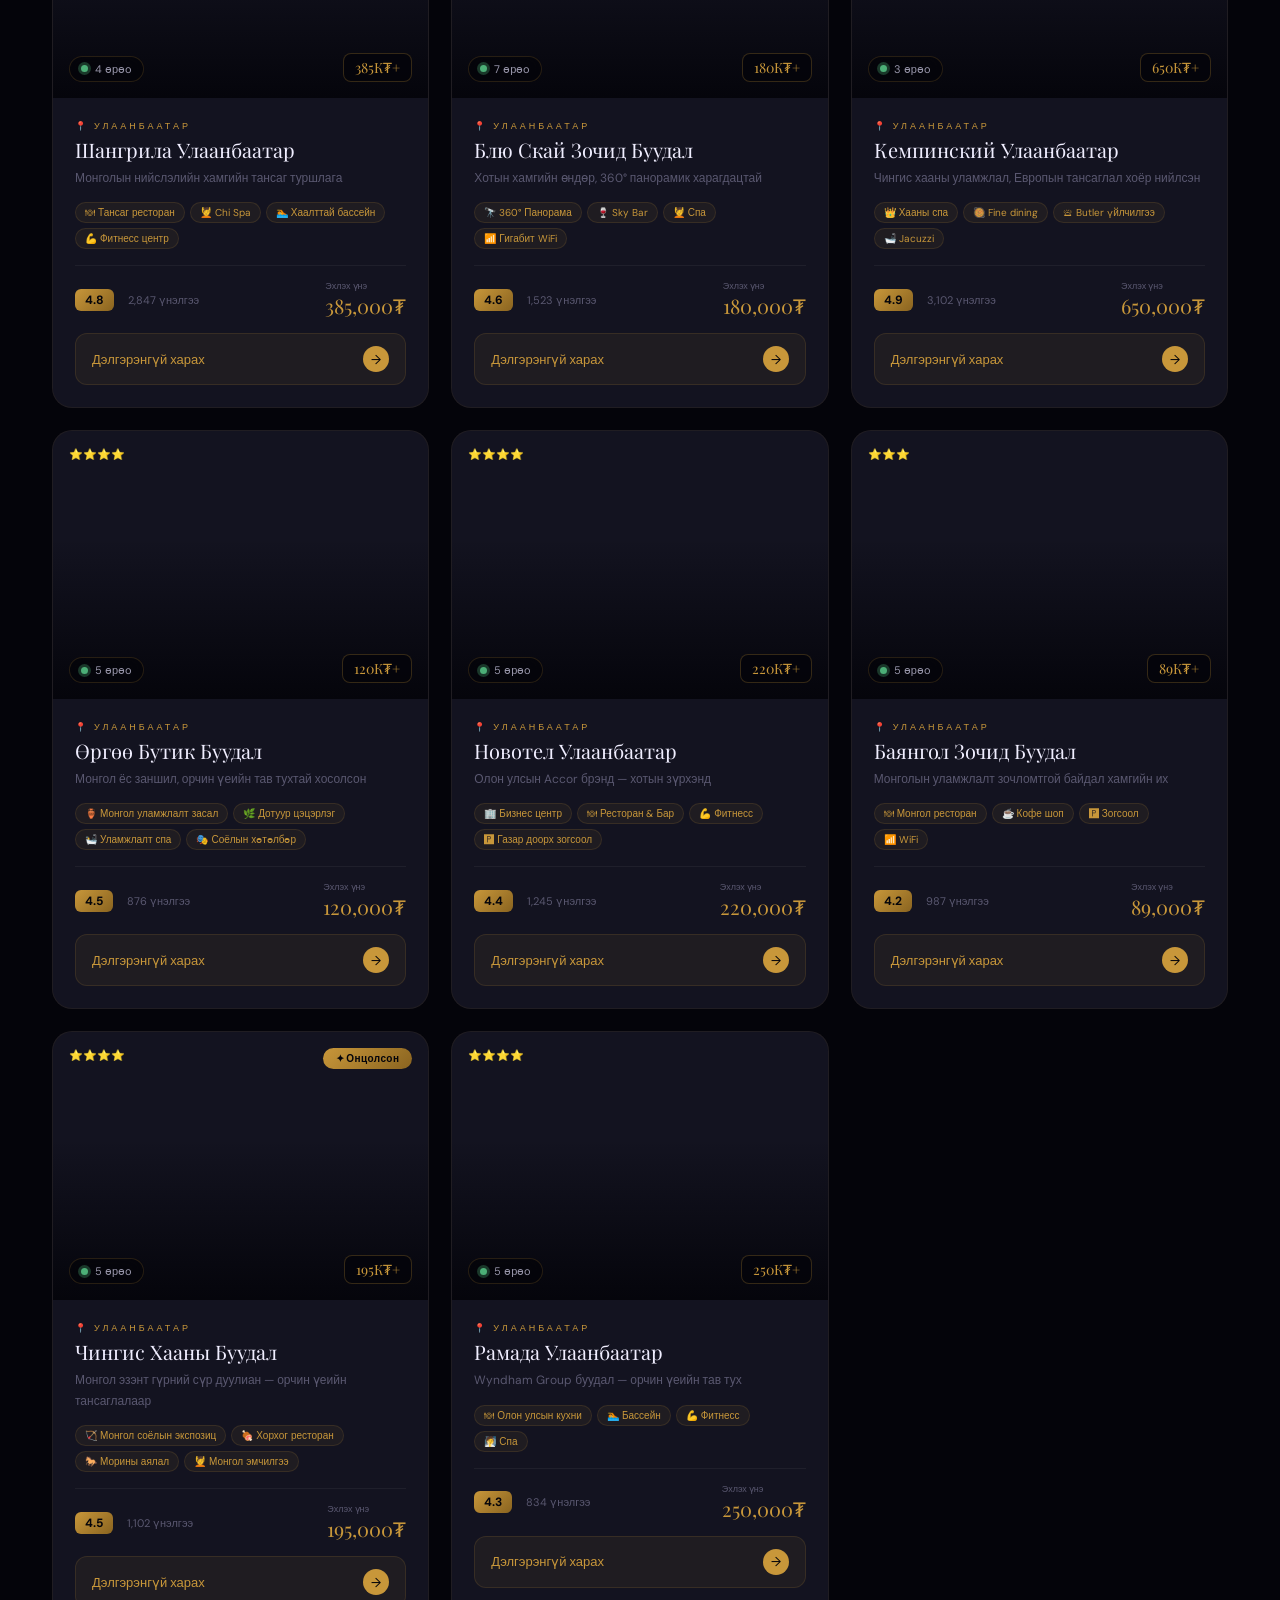
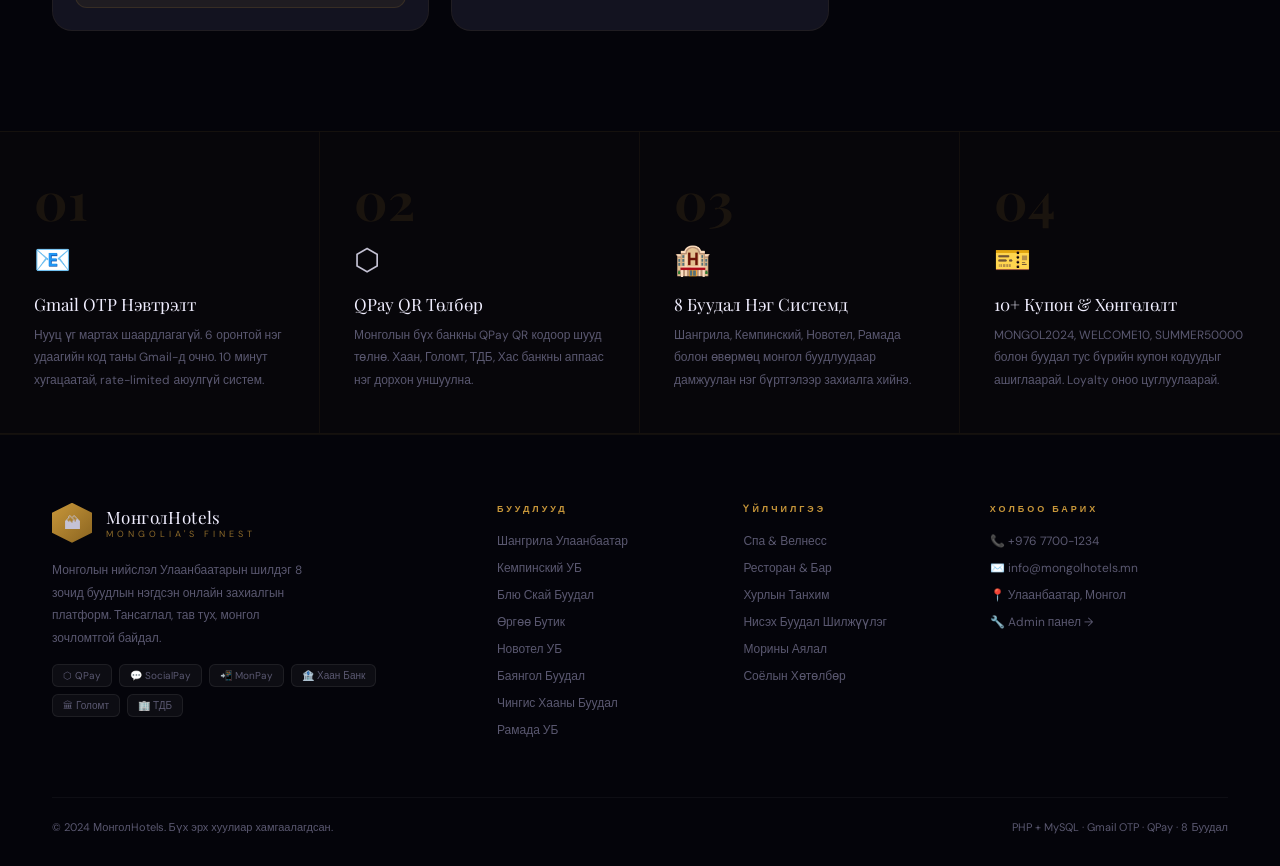
==== commit bb1c4126: "update project" ====
--- a/index.html
+++ b/index.html
@@ -7,7 +7,400 @@
 <link rel="preconnect" href="https://fonts.googleapis.com">
 <link href="https://fonts.googleapis.com/css2?family=Playfair+Display:ital,wght@0,400;0,500;0,700;1,400;1,500&family=DM+Sans:wght@200;300;400;500&family=DM+Mono:wght@300;400&display=swap" rel="stylesheet">
 <script src="https://cdn.jsdelivr.net/npm/qrcode@1.5.3/build/qrcode.min.js"></script>
-<link rel="stylesheet" href="css/style.css">
+<style>
+*,*::before,*::after{box-sizing:border-box;margin:0;padding:0}
+:root{
+  --void:#04040a;--deep:#080812;--ink:#0d0d1a;--ink2:#131320;--ink3:#1a1a2e;--ink4:#222238;
+  --gold:#c8973a;--gold2:#e8b84b;--gold3:#f5d98a;--gold-dim:#8a6420;
+  --cream:#f2ede4;--silver:#9896aa;--mist:#5a5870;--text:#c4c2d4;--white:#f0eeff;
+  --green:#3cb371;--red:#dc5555;--blue:#4a8fd4;--amber:#e8943a;
+  --r:12px;--r2:20px;--r3:32px;
+}
+html{scroll-behavior:smooth;overflow-x:hidden}
+body{font-family:'DM Sans',sans-serif;background:var(--void);color:var(--text);overflow-x:hidden;cursor:none}
+button,input,select,textarea{font-family:'DM Sans',sans-serif;cursor:none;border:none;outline:none}
+a{text-decoration:none;color:inherit}
+img{display:block;max-width:100%}
+h1,h2,h3,.serif{font-family:'Playfair Display',serif}
+::-webkit-scrollbar{width:3px}::-webkit-scrollbar-thumb{background:var(--gold-dim);border-radius:2px}
+
+/* CURSOR */
+.cur,.cur-dot{position:fixed;pointer-events:none;z-index:99999;border-radius:50%}
+.cur{width:36px;height:36px;border:1px solid rgba(200,151,58,.45);transform:translate(-50%,-50%);transition:width .3s,height .3s,border-color .3s,background .3s}
+.cur-dot{width:5px;height:5px;background:var(--gold);transform:translate(-50%,-50%)}
+.cur.hov{width:54px;height:54px;border-color:var(--gold2);background:rgba(200,151,58,.06)}
+.cur.clk{transform:translate(-50%,-50%) scale(.78)}
+
+/* GRAIN */
+body::before{content:'';position:fixed;inset:0;z-index:0;pointer-events:none;
+  background-image:url("data:image/svg+xml,%3Csvg viewBox='0 0 200 200' xmlns='http://www.w3.org/2000/svg'%3E%3Cfilter id='n'%3E%3CfeTurbulence type='fractalNoise' baseFrequency='.9' numOctaves='4' stitchTiles='stitch'/%3E%3C/filter%3E%3Crect width='100%25' height='100%25' filter='url(%23n)' opacity='.04'/%3E%3C/svg%3E");
+  background-size:150px;opacity:.5;mix-blend-mode:overlay}
+
+#scroll-progress{position:fixed;top:0;left:0;height:2px;z-index:9999;background:linear-gradient(90deg,var(--gold),var(--gold2));width:0%;transition:width .1s}
+
+/* NAV */
+nav{position:fixed;top:0;left:0;right:0;z-index:900;padding:20px 52px;display:flex;align-items:center;justify-content:space-between;transition:all .5s}
+nav.scrolled{background:rgba(4,4,10,.92);border-bottom:1px solid rgba(200,151,58,.1);backdrop-filter:blur(24px);padding:13px 52px}
+.logo{display:flex;align-items:center;gap:14px;cursor:none}
+.logo-gem{width:40px;height:40px;background:linear-gradient(135deg,var(--gold),var(--gold-dim));clip-path:polygon(50% 0%,100% 25%,100% 75%,50% 100%,0% 75%,0% 25%);display:flex;align-items:center;justify-content:center;font-size:17px;animation:gemPulse 4s ease-in-out infinite;flex-shrink:0}
+@keyframes gemPulse{0%,100%{filter:brightness(1)}50%{filter:brightness(1.4) drop-shadow(0 0 14px rgba(200,151,58,.6))}}
+.logo-name{font-family:'Playfair Display',serif;font-size:17px;color:var(--white);letter-spacing:.4px}
+.logo-sub{font-size:9px;letter-spacing:4px;text-transform:uppercase;color:var(--gold);opacity:.7}
+.nav-links{display:flex;gap:36px}
+.nav-links a{font-size:12px;letter-spacing:1px;text-transform:uppercase;color:var(--mist);transition:color .25s;position:relative}
+.nav-links a::after{content:'';position:absolute;bottom:-4px;left:0;width:0;height:1px;background:var(--gold);transition:width .35s}
+.nav-links a:hover{color:var(--cream)}.nav-links a:hover::after{width:100%}
+.nav-actions{display:flex;align-items:center;gap:10px}
+.npill{padding:9px 22px;border-radius:50px;font-size:12px;letter-spacing:.4px;transition:all .3s;cursor:none}
+.npill-out{background:transparent;border:1px solid rgba(200,151,58,.35);color:var(--gold)}
+.npill-out:hover{background:rgba(200,151,58,.08)}
+.npill-fill{background:var(--gold);color:var(--void);font-weight:600;box-shadow:0 4px 20px rgba(200,151,58,.3)}
+.npill-fill:hover{background:var(--gold2);transform:translateY(-1px)}
+.ucap{display:flex;align-items:center;gap:9px;background:rgba(200,151,58,.08);border:1px solid rgba(200,151,58,.2);padding:5px 14px 5px 5px;border-radius:50px}
+.ucap-av{width:28px;height:28px;border-radius:50%;background:linear-gradient(135deg,var(--gold),var(--gold-dim));display:flex;align-items:center;justify-content:center;font-size:12px;font-weight:700;color:var(--void)}
+.ucap-name{font-size:12px;color:var(--gold);max-width:88px;overflow:hidden;text-overflow:ellipsis;white-space:nowrap}
+.icon-btn{background:none;color:var(--mist);font-size:15px;padding:2px 5px;transition:color .2s;cursor:none}
+.icon-btn:hover{color:var(--gold)}
+
+/* HERO */
+.hero{height:100vh;min-height:720px;position:relative;display:flex;flex-direction:column;align-items:center;justify-content:center;overflow:hidden}
+.hero-slide{position:absolute;inset:-8%;background-size:cover;background-position:center;opacity:0;transition:opacity 1.8s ease;will-change:transform}
+.hero-slide.on{opacity:1}
+.hero-vignette{position:absolute;inset:0;z-index:1;pointer-events:none;background:radial-gradient(ellipse at center,transparent 25%,rgba(4,4,10,.6) 100%),linear-gradient(to bottom,rgba(4,4,10,.35),transparent 28%,transparent 55%,rgba(4,4,10,.97))}
+.hero-particles{position:absolute;inset:0;z-index:2;overflow:hidden;pointer-events:none}
+.pt{position:absolute;border-radius:50%;background:var(--gold);animation:ptFloat linear infinite;opacity:0}
+@keyframes ptFloat{0%{opacity:0;transform:translateY(0) scale(0)}10%{opacity:.5}90%{opacity:.15}100%{opacity:0;transform:translateY(-100vh) scale(1.5)}}
+.hero-content{position:relative;z-index:3;text-align:center;padding:0 24px;max-width:1000px}
+.hero-eyebrow{display:inline-flex;align-items:center;gap:12px;margin-bottom:28px;opacity:0;animation:hReveal .9s ease .3s forwards}
+.heb-line{width:36px;height:1px;background:var(--gold);opacity:.6}
+.heb-text{font-size:10px;letter-spacing:5px;text-transform:uppercase;color:var(--gold)}
+.hero h1{font-size:clamp(3.2rem,8vw,6.8rem);font-weight:400;color:var(--white);line-height:1.03;letter-spacing:-.02em;margin-bottom:24px;opacity:0;animation:hReveal 1s ease .5s forwards}
+.hero h1 em{font-style:italic;background:linear-gradient(135deg,var(--gold3),var(--gold));-webkit-background-clip:text;-webkit-text-fill-color:transparent;background-clip:text}
+.hero-desc{font-size:15px;color:var(--silver);max-width:540px;margin:0 auto 44px;line-height:1.9;font-weight:300;opacity:0;animation:hReveal .9s ease .7s forwards}
+@keyframes hReveal{from{opacity:0;transform:translateY(28px)}to{opacity:1;transform:translateY(0)}}
+.hero-badges{display:flex;gap:16px;justify-content:center;flex-wrap:wrap;opacity:0;animation:hReveal .9s ease .9s forwards}
+.hbadge{display:flex;align-items:center;gap:9px;background:rgba(255,255,255,.04);border:1px solid rgba(200,151,58,.15);backdrop-filter:blur(12px);padding:11px 18px;border-radius:50px}
+.hb-ic{font-size:17px}
+.hb-txt strong{display:block;color:var(--gold);font-family:'Playfair Display',serif;font-size:13px}
+.hb-txt span{font-size:10px;color:var(--mist)}
+.slide-dots{position:absolute;bottom:36px;left:50%;transform:translateX(-50%);z-index:4;display:flex;gap:8px}
+.sdot{width:22px;height:2px;border-radius:1px;background:rgba(200,151,58,.25);transition:all .4s;cursor:none}
+.sdot.on{width:44px;background:var(--gold)}
+
+/* SEARCH */
+.search-dock{position:relative;z-index:20;max-width:1100px;margin:-52px auto 0;padding:0 32px}
+.search-glass{background:rgba(13,13,26,.92);border:1px solid rgba(200,151,58,.18);border-radius:var(--r2);padding:8px;backdrop-filter:blur(40px);box-shadow:0 28px 72px rgba(0,0,0,.55);display:flex;align-items:stretch;overflow:hidden}
+.sf{flex:1;padding:16px 20px;display:flex;flex-direction:column;gap:5px;border-right:1px solid rgba(200,151,58,.07);transition:background .2s}
+.sf:last-of-type{border:none}.sf:hover,.sf:focus-within{background:rgba(200,151,58,.04)}
+.sf-label{font-size:9px;letter-spacing:2.5px;text-transform:uppercase;color:var(--mist)}
+.sf input,.sf select{background:none;color:var(--cream);font-size:14px;width:100%}
+.sf select option{background:var(--ink2)}
+.sf input[type=date]::-webkit-calendar-picker-indicator{filter:invert(.4) sepia(1) hue-rotate(20deg)}
+.search-go{background:linear-gradient(135deg,var(--gold),var(--gold-dim));color:var(--void);padding:0 32px;border-radius:var(--r);margin:6px;font-size:13px;font-weight:600;cursor:none;transition:all .3s;white-space:nowrap;display:flex;align-items:center;gap:9px;box-shadow:0 4px 20px rgba(200,151,58,.4)}
+.search-go:hover{filter:brightness(1.1);transform:scale(1.02)}
+
+/* TICKER */
+.ticker{overflow:hidden;border-top:1px solid rgba(200,151,58,.07);border-bottom:1px solid rgba(200,151,58,.07);background:rgba(200,151,58,.02);padding:14px 0}
+.ticker-inner{display:flex;white-space:nowrap;animation:tick 45s linear infinite}
+@keyframes tick{to{transform:translateX(-50%)}}
+.titem{display:inline-flex;align-items:center;gap:12px;padding:0 36px;border-right:1px solid rgba(200,151,58,.09)}
+.ti-n{font-family:'Playfair Display',serif;font-size:20px;color:var(--gold)}
+.ti-l{font-size:10px;color:var(--mist);text-transform:uppercase;letter-spacing:1px}
+
+/* SECTIONS */
+section{padding:100px 52px;position:relative}
+.container{max-width:1380px;margin:0 auto}
+.stag{font-size:9px;letter-spacing:4px;text-transform:uppercase;color:var(--gold);display:flex;align-items:center;gap:12px;margin-bottom:16px}
+.stag::before{content:'';width:24px;height:1px;background:var(--gold);opacity:.5}
+.stitle{font-size:clamp(2rem,4.5vw,3.6rem);color:var(--white);font-weight:400;line-height:1.1}
+.stitle em{font-style:italic;color:var(--gold)}
+
+/* FILTER TABS */
+.filter-tabs{display:flex;gap:8px;flex-wrap:wrap;margin-bottom:36px}
+.ftab{background:rgba(255,255,255,.04);border:1px solid rgba(255,255,255,.08);color:var(--mist);padding:8px 18px;border-radius:50px;font-size:12px;cursor:none;transition:all .25s}
+.ftab:hover{border-color:rgba(200,151,58,.3);color:var(--text)}
+.ftab.active{background:rgba(200,151,58,.12);border-color:var(--gold);color:var(--gold)}
+
+/* HOTELS GRID */
+.hotels-grid{display:grid;grid-template-columns:repeat(auto-fill,minmax(360px,1fr));gap:22px}
+.hcard{border-radius:var(--r2);overflow:hidden;background:var(--ink2);border:1px solid rgba(200,151,58,.07);cursor:none;transition:border-color .4s,box-shadow .4s,transform .35s}
+.hcard:hover{border-color:rgba(200,151,58,.32);transform:translateY(-5px);box-shadow:0 28px 64px rgba(0,0,0,.5)}
+.hc-img{height:268px;position:relative;overflow:hidden}
+.hc-img img{width:100%;height:100%;object-fit:cover;transition:transform .8s}
+.hcard:hover .hc-img img{transform:scale(1.08)}
+.hc-ov{position:absolute;inset:0;background:linear-gradient(to bottom,transparent 40%,rgba(4,4,10,.94))}
+.hc-badge{position:absolute;top:16px;right:16px;background:linear-gradient(135deg,var(--gold),var(--gold-dim));color:var(--void);padding:4px 13px;border-radius:50px;font-size:10px;font-weight:700;letter-spacing:.4px}
+.hc-stars{position:absolute;top:16px;left:16px;font-size:11px}
+.hc-live{position:absolute;bottom:16px;left:16px;display:flex;align-items:center;gap:7px;background:rgba(4,4,10,.75);backdrop-filter:blur(10px);border:1px solid rgba(200,151,58,.18);padding:5px 11px;border-radius:50px;font-size:11px;color:var(--silver)}
+.hc-price-badge{position:absolute;bottom:16px;right:16px;background:rgba(4,4,10,.8);border:1px solid rgba(200,151,58,.25);padding:4px 11px;border-radius:8px;font-family:'Playfair Display',serif;font-size:14px;color:var(--gold)}
+.lp{width:7px;height:7px;border-radius:50%;background:#4caf78;position:relative}
+.lp::after{content:'';position:absolute;inset:-3px;border-radius:50%;background:rgba(76,175,120,.3);animation:lpulse 2s ease-in-out infinite}
+@keyframes lpulse{0%,100%{transform:scale(1);opacity:.6}50%{transform:scale(1.9);opacity:0}}
+.hc-body{padding:22px}
+.hc-city{font-size:9px;letter-spacing:3px;text-transform:uppercase;color:var(--gold);margin-bottom:6px}
+.hc-name{font-family:'Playfair Display',serif;font-size:20px;color:var(--white);margin-bottom:6px;line-height:1.2}
+.hc-tagline{font-size:12px;color:var(--mist);line-height:1.7;margin-bottom:14px}
+.hc-chips{display:flex;flex-wrap:wrap;gap:5px;margin-bottom:16px}
+.chip{background:rgba(200,151,58,.07);border:1px solid rgba(200,151,58,.14);color:var(--gold);padding:3px 9px;border-radius:50px;font-size:10px}
+.hc-foot{display:flex;align-items:center;justify-content:space-between;padding-top:14px;border-top:1px solid rgba(255,255,255,.05)}
+.hc-score{background:linear-gradient(135deg,var(--gold),var(--gold-dim));color:var(--void);padding:3px 10px;border-radius:6px;font-size:12px;font-weight:700}
+.hc-revs{font-size:11px;color:var(--mist);margin-left:7px}
+.hc-price{font-family:'Playfair Display',serif;font-size:20px;color:var(--gold)}
+.hc-from{font-size:9px;color:var(--mist)}
+.hc-btn{display:flex;align-items:center;justify-content:space-between;margin-top:14px;padding:12px 16px;border-radius:var(--r);background:rgba(200,151,58,.07);border:1px solid rgba(200,151,58,.14);color:var(--gold);font-size:13px;width:100%;cursor:none;transition:all .3s}
+.hc-btn:hover{background:rgba(200,151,58,.15);border-color:var(--gold)}
+.hc-arr{width:26px;height:26px;border-radius:50%;background:var(--gold);color:var(--void);display:flex;align-items:center;justify-content:center;font-size:13px;transition:transform .3s}
+.hcard:hover .hc-arr{transform:translateX(4px)}
+
+/* FEATURES */
+.feats{display:grid;grid-template-columns:repeat(4,1fr);background:rgba(200,151,58,.02);border-top:1px solid rgba(200,151,58,.07);border-bottom:1px solid rgba(200,151,58,.07)}
+.fcell{padding:42px 34px;border-right:1px solid rgba(200,151,58,.06);transition:background .3s}
+.fcell:last-child{border:none}.fcell:hover{background:rgba(200,151,58,.03)}
+.fnum{font-family:'Playfair Display',serif;font-size:52px;color:rgba(200,151,58,.1);font-weight:700;line-height:1;margin-bottom:14px;transition:color .3s}
+.fcell:hover .fnum{color:rgba(200,151,58,.28)}
+.ficon{font-size:30px;margin-bottom:14px}
+.ftitle{font-family:'Playfair Display',serif;font-size:17px;color:var(--white);margin-bottom:9px}
+.fdesc{font-size:12px;color:var(--mist);line-height:1.85}
+
+/* FOOTER */
+footer{background:var(--void);border-top:1px solid rgba(200,151,58,.07);padding:68px 52px 32px}
+.foot-grid{display:grid;grid-template-columns:2fr 1fr 1fr 1.2fr;gap:48px;max-width:1380px;margin:0 auto 48px}
+.foot-brand p{font-size:12px;color:var(--mist);line-height:1.9;margin-top:16px;max-width:260px}
+.foot-col h5{font-size:9px;letter-spacing:3px;text-transform:uppercase;color:var(--gold);margin-bottom:18px}
+.foot-col a{display:block;color:var(--mist);font-size:12px;margin-bottom:11px;transition:color .2s}
+.foot-col a:hover{color:var(--cream)}
+.foot-pay{display:flex;flex-wrap:wrap;gap:7px;margin-top:14px}
+.fpi{background:rgba(255,255,255,.04);border:1px solid rgba(255,255,255,.07);border-radius:6px;padding:4px 10px;font-size:10px;color:var(--mist)}
+.foot-bottom{border-top:1px solid rgba(255,255,255,.04);padding-top:22px;display:flex;justify-content:space-between;align-items:center;max-width:1380px;margin:0 auto;color:var(--mist);font-size:11px;flex-wrap:wrap;gap:10px}
+
+/* DETAIL */
+.detail-ov{display:none;position:fixed;inset:0;z-index:800;background:var(--void);overflow-y:auto;overscroll-behavior:contain}
+.detail-ov.on{display:block;animation:dvIn .4s ease}
+@keyframes dvIn{from{opacity:0}to{opacity:1}}
+.dh{height:72vh;min-height:480px;position:relative;overflow:hidden}
+.dh img{width:100%;height:100%;object-fit:cover}
+.dh-grad{position:absolute;inset:0;background:linear-gradient(to bottom,rgba(4,4,10,.25),transparent 30%,rgba(4,4,10,.97))}
+.dh-back{position:absolute;top:26px;left:26px;z-index:10;background:rgba(4,4,10,.7);border:1px solid rgba(200,151,58,.2);color:var(--cream);padding:9px 18px;border-radius:50px;font-size:12px;cursor:none;backdrop-filter:blur(12px);display:flex;align-items:center;gap:7px;transition:all .25s}
+.dh-back:hover{background:rgba(200,151,58,.15);border-color:var(--gold);color:var(--gold)}
+.dh-info{position:absolute;bottom:36px;left:52px;right:52px;display:flex;align-items:flex-end;justify-content:space-between;gap:20px}
+.dh-name{font-family:'Playfair Display',serif;font-size:clamp(1.9rem,5vw,3.4rem);color:var(--white);font-weight:400;line-height:1.1;margin-bottom:9px}
+.dh-loc{font-size:13px;color:var(--silver);display:flex;align-items:center;gap:8px;flex-wrap:wrap}
+.dh-rbox{flex-shrink:0;background:rgba(4,4,10,.8);border:1px solid rgba(200,151,58,.2);border-radius:var(--r2);padding:14px 22px;text-align:center;backdrop-filter:blur(12px)}
+.dh-rscore{font-family:'Playfair Display',serif;font-size:38px;color:var(--gold);font-weight:500;line-height:1}
+.dh-rlabel{font-size:10px;color:var(--mist);text-transform:uppercase;letter-spacing:1px;margin-top:4px}
+.dh-rcount{font-size:11px;color:var(--mist);margin-top:2px}
+.gallery-grid{display:grid;grid-template-columns:2fr 1fr;grid-template-rows:190px 190px;gap:5px;border-radius:var(--r2);overflow:hidden}
+.gg-img{object-fit:cover;width:100%;height:100%;cursor:none;transition:transform .5s}
+.gg-img:hover{transform:scale(1.05)}.gg-img:first-child{grid-row:1/3}
+.gg-more{position:relative}
+.gg-more-lbl{position:absolute;inset:0;background:rgba(4,4,10,.55);display:flex;align-items:center;justify-content:center;color:var(--white);font-family:'Playfair Display',serif;font-size:15px}
+.det-body{padding:0 52px 72px;max-width:1380px;margin:0 auto}
+.det-cols{display:grid;grid-template-columns:1fr 340px;gap:44px;margin-top:36px}
+.det-sticky{position:sticky;top:96px;height:fit-content}
+.bwidget{background:var(--ink2);border:1px solid rgba(200,151,58,.14);border-radius:var(--r2);padding:26px}
+.bw-title{font-family:'Playfair Display',serif;font-size:19px;color:var(--white);margin-bottom:18px}
+.bw-label{font-size:9px;letter-spacing:2px;text-transform:uppercase;color:var(--mist);display:block;margin-bottom:5px}
+.bw-input{width:100%;background:rgba(255,255,255,.04);border:1px solid rgba(200,151,58,.14);color:var(--cream);padding:11px 13px;border-radius:var(--r);font-size:13px;transition:border-color .25s;margin-bottom:12px;-webkit-appearance:none;color-scheme:dark}
+.bw-input:focus{border-color:var(--gold)}
+.bw-row{display:grid;grid-template-columns:1fr 1fr;gap:9px}
+.bw-btn{width:100%;background:linear-gradient(135deg,var(--gold),var(--gold-dim));color:var(--void);padding:14px;border-radius:var(--r);font-size:13px;font-weight:700;cursor:none;transition:all .3s;box-shadow:0 4px 20px rgba(200,151,58,.32);margin-top:5px}
+.bw-btn:hover{filter:brightness(1.08)}
+.bw-div{display:flex;align-items:center;gap:9px;margin:18px 0;color:var(--mist);font-size:10px}
+.bw-div::before,.bw-div::after{content:'';flex:1;height:1px;background:rgba(255,255,255,.06)}
+
+/* ROOM CARDS */
+.rcard{background:var(--ink2);border:1px solid rgba(200,151,58,.07);border-radius:var(--r2);overflow:hidden;margin-bottom:14px;transition:border-color .3s,transform .3s}
+.rcard:hover{border-color:rgba(200,151,58,.28);transform:translateX(4px)}
+.rcard-lay{display:grid;grid-template-columns:260px 1fr;min-height:175px}
+.ri-wrap{overflow:hidden}.ri-wrap img{width:100%;height:100%;object-fit:cover;transition:transform .5s}
+.rcard:hover .ri-wrap img{transform:scale(1.07)}
+.rbody{padding:22px 26px;display:flex;flex-direction:column;justify-content:space-between}
+.rname{font-family:'Playfair Display',serif;font-size:19px;color:var(--white);margin-bottom:5px}
+.rmeta{display:flex;gap:14px;font-size:11px;color:var(--mist);margin-bottom:8px}
+.rdesc{font-size:12px;color:var(--text);line-height:1.75;margin-bottom:12px}
+.rchips{display:flex;flex-wrap:wrap;gap:5px;margin-bottom:14px}
+.rc{background:rgba(255,255,255,.04);border:1px solid rgba(255,255,255,.07);color:var(--mist);padding:3px 8px;border-radius:50px;font-size:10px}
+.rfooter{display:flex;align-items:center;justify-content:space-between}
+.rprice .rp-from{font-size:9px;color:var(--mist);text-transform:uppercase;letter-spacing:1px}
+.rprice .rp-val{font-family:'Playfair Display',serif;font-size:24px;color:var(--gold);font-weight:500}
+.rprice .rp-unit{font-size:10px;color:var(--mist)}
+.book-btn{background:linear-gradient(135deg,var(--gold),var(--gold-dim));color:var(--void);padding:11px 24px;border-radius:var(--r);font-size:12px;font-weight:600;cursor:none;transition:all .3s;box-shadow:0 4px 14px rgba(200,151,58,.3);display:flex;align-items:center;gap:7px}
+.book-btn:hover{filter:brightness(1.1);transform:translateY(-2px)}
+.book-btn:disabled{opacity:.4;cursor:not-allowed;transform:none;filter:none}
+.av-badge{font-size:10px;padding:3px 10px;border-radius:50px;white-space:nowrap;flex-shrink:0}
+.av-ok{background:rgba(60,179,113,.12);color:#7dd9a8;border:1px solid rgba(60,179,113,.26)}
+.av-no{background:rgba(220,85,85,.1);color:#f09090;border:1px solid rgba(220,85,85,.22)}
+
+/* REVIEWS */
+.rev-item{background:var(--ink2);border:1px solid rgba(200,151,58,.07);border-radius:var(--r);padding:18px 20px;margin-bottom:12px}
+.rev-head{display:flex;align-items:center;justify-content:space-between;margin-bottom:10px}
+.rev-user{display:flex;align-items:center;gap:11px}
+.rev-av{width:36px;height:36px;border-radius:50%;background:linear-gradient(135deg,var(--gold),var(--gold-dim));display:flex;align-items:center;justify-content:center;font-weight:700;font-size:12px;color:var(--void)}
+.rev-name{font-size:13px;color:var(--white)}.rev-date{font-size:10px;color:var(--mist)}
+.rev-text{font-size:12px;color:var(--text);line-height:1.8}
+
+/* MODALS */
+.mlayer{display:none;position:fixed;inset:0;z-index:2000;background:rgba(0,0,0,.72);backdrop-filter:blur(10px);align-items:center;justify-content:center;padding:18px}
+.mlayer.open{display:flex}
+.modal{background:var(--ink2);border:1px solid rgba(200,151,58,.17);border-radius:var(--r2);padding:42px;width:100%;max-width:480px;max-height:92vh;overflow-y:auto;position:relative;animation:mIn .4s cubic-bezier(.34,1.56,.64,1);box-shadow:0 36px 90px rgba(0,0,0,.7)}
+.modal.wide{max-width:660px}.modal.xwide{max-width:820px}
+@keyframes mIn{from{opacity:0;transform:scale(.87) translateY(22px)}to{opacity:1;transform:scale(1) translateY(0)}}
+.mcl{position:absolute;top:16px;right:16px;background:rgba(255,255,255,.06);color:var(--text);width:32px;height:32px;border-radius:50%;display:flex;align-items:center;justify-content:center;font-size:15px;cursor:none;transition:all .2s}
+.mcl:hover{background:rgba(200,151,58,.15);color:var(--gold)}
+.mtitle{font-family:'Playfair Display',serif;font-size:24px;color:var(--white);margin-bottom:5px}
+.msub{color:var(--mist);font-size:13px;margin-bottom:26px;line-height:1.7}
+.flabel{font-size:9px;letter-spacing:2px;text-transform:uppercase;color:var(--mist);display:block;margin-bottom:5px}
+.finput{width:100%;background:rgba(255,255,255,.04);border:1px solid rgba(200,151,58,.14);color:var(--cream);padding:12px 15px;border-radius:var(--r);font-size:13px;transition:all .25s;margin-bottom:13px}
+.finput:focus{border-color:var(--gold);background:rgba(200,151,58,.04)}
+.finput::placeholder{color:var(--mist)}
+.frow{display:grid;grid-template-columns:1fr 1fr;gap:11px}
+.mbtn{width:100%;background:linear-gradient(135deg,var(--gold),var(--gold-dim));color:var(--void);padding:14px;border-radius:var(--r);font-size:13px;font-weight:700;cursor:none;transition:all .3s;box-shadow:0 4px 18px rgba(200,151,58,.28);margin-top:3px}
+.mbtn:hover{filter:brightness(1.08)}
+.mbtn:disabled{opacity:.35;cursor:not-allowed;transform:none;filter:none}
+.mlink{text-align:center;font-size:12px;color:var(--mist);margin-top:16px}
+.mlink a{color:var(--gold);cursor:none;transition:opacity .2s}.mlink a:hover{opacity:.7}
+
+/* OTP */
+.otp-row{display:flex;gap:7px;justify-content:center;margin-bottom:14px}
+.od{width:50px;height:56px;background:rgba(255,255,255,.04);border:1px solid rgba(200,151,58,.2);border-radius:var(--r);color:var(--white);font-size:21px;font-weight:700;text-align:center;transition:all .2s;font-family:'DM Mono',monospace}
+.od:focus{border-color:var(--gold);background:rgba(200,151,58,.06);outline:none}
+.otp-badge{background:rgba(200,151,58,.08);border:1px solid rgba(200,151,58,.2);border-radius:8px;padding:9px 14px;font-size:11px;color:var(--gold);text-align:center;margin-bottom:16px;font-family:'DM Mono',monospace;letter-spacing:1px}
+.otp-timer{text-align:center;font-size:11px;color:var(--mist);margin-top:7px}
+.otp-resend{color:var(--gold);cursor:none;text-decoration:underline;display:none}
+
+/* ALERTS */
+.alert{padding:11px 15px;border-radius:var(--r);font-size:12px;margin-bottom:13px;display:flex;align-items:flex-start;gap:9px}
+.al-e{background:rgba(220,85,85,.1);border:1px solid rgba(220,85,85,.28);color:#f09090}
+.al-s{background:rgba(60,179,113,.1);border:1px solid rgba(60,179,113,.28);color:#7dd9a8}
+.al-i{background:rgba(74,143,212,.1);border:1px solid rgba(74,143,212,.28);color:#90c0f0}
+.al-g{background:rgba(200,151,58,.1);border:1px solid rgba(200,151,58,.28);color:var(--gold)}
+
+/* BOOKING MODAL */
+.bm-header{display:flex;gap:18px;align-items:flex-start;margin-bottom:22px;padding-bottom:18px;border-bottom:1px solid rgba(255,255,255,.05)}
+.bm-rimg{width:100px;height:74px;border-radius:var(--r);object-fit:cover;flex-shrink:0}
+.bm-hotel{font-size:9px;color:var(--gold);text-transform:uppercase;letter-spacing:2px;margin-bottom:3px}
+.bm-rname{font-family:'Playfair Display',serif;font-size:17px;color:var(--white)}
+.bm-rmeta{font-size:11px;color:var(--mist);margin-top:3px}
+.pbd{background:rgba(255,255,255,.03);border-radius:var(--r);padding:14px;margin:13px 0}
+.pbd-row{display:flex;justify-content:space-between;font-size:12px;padding:5px 0;border-bottom:1px solid rgba(255,255,255,.04)}
+.pbd-row:last-child{border:none;padding-top:11px;margin-top:5px;font-size:14px;font-weight:600;color:var(--white)}
+.gold{color:var(--gold)}
+.svc-grid{display:grid;grid-template-columns:1fr 1fr;gap:7px;margin-bottom:13px}
+.svc{background:rgba(255,255,255,.03);border:1px solid rgba(255,255,255,.06);border-radius:var(--r);padding:9px;cursor:none;transition:all .2s}
+.svc.sel{border-color:rgba(200,151,58,.38);background:rgba(200,151,58,.07)}
+.svc:hover{border-color:rgba(200,151,58,.22)}
+.svc-n{font-size:11px;color:var(--text)}.svc-p{font-size:12px;color:var(--gold);margin-top:2px}
+.promo-row{display:flex;gap:7px;margin-bottom:13px}
+.promo-go{background:rgba(200,151,58,.1);border:1px solid rgba(200,151,58,.23);color:var(--gold);padding:0 16px;border-radius:var(--r);font-size:12px;cursor:none;transition:all .2s;white-space:nowrap}
+.promo-go:hover{background:rgba(200,151,58,.2)}
+
+/* PAYMENT */
+.pm-grid{display:grid;grid-template-columns:1fr 1fr 1fr;gap:9px;margin-bottom:18px}
+.pmb{background:rgba(255,255,255,.03);border:2px solid rgba(255,255,255,.07);border-radius:var(--r);padding:15px 9px;cursor:none;transition:all .25s;display:flex;flex-direction:column;align-items:center;gap:6px;text-align:center}
+.pmb:hover{border-color:rgba(200,151,58,.33)}
+.pmb.sel{border-color:var(--gold);background:rgba(200,151,58,.08)}
+.pmb-ic{font-size:24px}.pmb-n{font-size:11px;color:var(--cream);font-weight:500}.pmb-s{font-size:9px;color:var(--mist)}
+.pstep{display:none}.pstep.on{display:block}
+.qc{text-align:center;padding:6px 0}
+.q-amt{font-family:'Playfair Display',serif;font-size:36px;color:var(--gold);margin-bottom:3px}
+.q-sub{font-size:12px;color:var(--mist);margin-bottom:18px}
+.qr-box{background:white;border-radius:14px;padding:16px;display:inline-block;margin-bottom:18px;box-shadow:0 8px 28px rgba(0,0,0,.4)}
+.blinks{display:grid;grid-template-columns:repeat(3,1fr);gap:7px;margin-bottom:14px}
+.blink{background:rgba(255,255,255,.04);border:1px solid rgba(255,255,255,.08);border-radius:9px;padding:8px;cursor:none;transition:all .2s;display:flex;flex-direction:column;align-items:center;gap:3px;text-decoration:none;color:var(--text)}
+.blink:hover{border-color:var(--gold);color:var(--gold)}
+.blink-ic{font-size:19px}.blink-n{font-size:9px;text-align:center}
+.pstatus{display:flex;align-items:center;justify-content:center;gap:9px;padding:11px;font-size:13px;color:var(--mist);margin-bottom:7px}
+.pchk{width:100%;background:rgba(60,179,113,.1);border:1px solid rgba(60,179,113,.28);color:#7dd9a8;padding:11px;border-radius:var(--r);cursor:none;transition:all .2s}
+.pchk:hover{background:rgba(60,179,113,.18)}
+.binfo{background:rgba(255,255,255,.03);border-radius:var(--r);padding:16px}
+.bi-row{display:flex;justify-content:space-between;padding:8px 0;border-bottom:1px solid rgba(255,255,255,.04);font-size:12px}
+.bi-row:last-child{border:none;font-size:14px;color:var(--gold);font-weight:600}
+.bi-l{color:var(--mist)}.bi-v{color:var(--cream);font-weight:500}
+.copy-btn{background:rgba(200,151,58,.1);border:none;color:var(--gold);padding:2px 7px;border-radius:4px;font-size:10px;cursor:none}
+.mob-box{text-align:center;padding:14px 0}
+.mob-ic{font-size:52px;margin-bottom:14px}
+.mob-amt{font-family:'Playfair Display',serif;font-size:34px;color:var(--gold);margin-bottom:3px}
+.mob-desc{font-size:13px;color:var(--mist);margin:14px 0;line-height:1.8}
+.merch-box{background:rgba(200,151,58,.07);border:1px solid rgba(200,151,58,.18);border-radius:var(--r);padding:14px;margin-bottom:18px}
+.merch-lbl{font-size:9px;color:var(--mist);text-transform:uppercase;letter-spacing:2px;margin-bottom:5px}
+.merch-val{font-size:20px;color:var(--gold);font-weight:700;letter-spacing:2px;font-family:'DM Mono',monospace}
+.succ-box{text-align:center;padding:18px 0}
+.succ-ic{font-size:68px;animation:sicPop .6s cubic-bezier(.34,1.56,.64,1)}
+@keyframes sicPop{from{transform:scale(0)}to{transform:scale(1)}}
+.succ-title{font-family:'Playfair Display',serif;font-size:26px;color:var(--white);margin:14px 0 7px}
+.succ-sub{font-size:13px;color:var(--mist);line-height:1.8}
+.code-box{background:rgba(200,151,58,.07);border:1px solid rgba(200,151,58,.18);border-radius:var(--r2);padding:18px;margin:18px 0}
+.cb-lbl{font-size:9px;color:var(--mist);letter-spacing:2px;text-transform:uppercase;margin-bottom:7px}
+.cb-code{font-family:'DM Mono',monospace;font-size:24px;color:var(--gold);font-weight:600;letter-spacing:4px}
+
+/* MY BOOKINGS */
+.mbi{background:var(--ink3);border:1px solid rgba(200,151,58,.07);border-radius:var(--r);padding:18px;margin-bottom:11px;display:flex;gap:14px;align-items:center;transition:border-color .3s}
+.mbi:hover{border-color:rgba(200,151,58,.22)}
+.mbi-img{width:82px;height:62px;border-radius:var(--r);object-fit:cover;flex-shrink:0}
+.mbi-code{font-family:'DM Mono',monospace;font-size:9px;letter-spacing:2px;color:var(--gold);margin-bottom:4px}
+.mbi-name{font-size:13px;color:var(--white);margin-bottom:3px;overflow:hidden;text-overflow:ellipsis;white-space:nowrap}
+.mbi-dates{font-size:11px;color:var(--mist)}
+.mbi-r{display:flex;flex-direction:column;align-items:flex-end;gap:7px;flex-shrink:0}
+.mbi-price{font-family:'Playfair Display',serif;font-size:17px;color:var(--gold)}
+.sbadge{padding:3px 11px;border-radius:50px;font-size:10px;font-weight:600}
+.sp{background:rgba(200,151,58,.14);color:var(--gold);border:1px solid rgba(200,151,58,.28)}
+.sc_{background:rgba(60,179,113,.13);color:#7dd9a8;border:1px solid rgba(60,179,113,.28)}
+.si{background:rgba(74,143,212,.13);color:#90c0f0;border:1px solid rgba(74,143,212,.28)}
+.sca{background:rgba(220,85,85,.1);color:#f09090;border:1px solid rgba(220,85,85,.22)}
+.so{background:rgba(255,255,255,.06);color:var(--mist);border:1px solid rgba(255,255,255,.1)}
+.act-sm{background:rgba(255,255,255,.05);border:1px solid rgba(255,255,255,.1);color:var(--text);padding:4px 11px;border-radius:6px;font-size:11px;cursor:none;transition:all .2s}
+.act-sm:hover{border-color:var(--gold);color:var(--gold)}
+.act-sm.d{color:#f09090;border-color:rgba(220,85,85,.22)}
+.act-sm.d:hover{background:rgba(220,85,85,.1)}
+
+/* SPIN/LOAD */
+.spin{display:inline-block;width:19px;height:19px;border:2px solid rgba(200,151,58,.14);border-top-color:var(--gold);border-radius:50%;animation:spin .65s linear infinite;flex-shrink:0}
+@keyframes spin{to{transform:rotate(360deg)}}
+.load-row{display:flex;align-items:center;gap:13px;color:var(--mist);padding:44px;justify-content:center}
+.reveal{opacity:0;transform:translateY(26px);transition:opacity .7s,transform .7s}
+.reveal.vis{opacity:1;transform:translateY(0)}
+
+/* PC grid */
+.pc-grid{display:grid;grid-template-columns:1fr 1fr;gap:14px;margin-bottom:28px}
+.pc-col{background:var(--ink2);border-radius:12px;padding:16px 18px;border:1px solid rgba(200,151,58,.07)}
+.pc-title{font-size:12px;font-weight:700;text-transform:uppercase;letter-spacing:.07em;margin-bottom:10px;color:var(--mist)}
+.pc-item{font-size:12px;color:var(--text);line-height:1.8;padding:2px 0}
+.pc-pro .pc-title{color:#7dd9a8}.pc-con .pc-title{color:#f0c060}
+.sec-hd{font-family:'Playfair Display',serif;font-size:20px;color:var(--white);margin-bottom:16px}
+.pay-steps{display:flex;flex-direction:column;gap:9px;margin-top:4px}
+.ps-item{display:flex;align-items:flex-start;gap:10px;font-size:13px;color:var(--text);line-height:1.6}
+.ps-num{display:inline-flex;align-items:center;justify-content:center;width:22px;height:22px;background:rgba(200,151,58,.15);border:1px solid rgba(200,151,58,.3);color:var(--gold);border-radius:50%;font-size:11px;font-weight:700;flex-shrink:0;margin-top:1px}
+
+/* TOASTS */
+.toast-stack{position:fixed;top:84px;right:22px;z-index:9999;display:flex;flex-direction:column;gap:7px;pointer-events:none}
+.toast{background:var(--ink3);border-radius:var(--r);padding:13px 18px;min-width:250px;max-width:340px;display:flex;align-items:center;gap:9px;font-size:12px;pointer-events:auto;box-shadow:0 10px 36px rgba(0,0,0,.5);animation:tslide .32s cubic-bezier(.34,1.56,.64,1)}
+@keyframes tslide{from{opacity:0;transform:translateX(28px)}to{opacity:1;transform:translateX(0)}}
+.ts{border-left:3px solid var(--green);color:#7dd9a8}
+.te{border-left:3px solid var(--red);color:#f09090}
+.ti{border-left:3px solid var(--gold);color:var(--gold)}
+.tw{border-left:3px solid #ffc107;color:#ffc107}
+
+@media(max-width:1024px){.det-cols{grid-template-columns:1fr}.det-sticky{position:relative;top:auto}.pc-grid{grid-template-columns:1fr}.foot-grid{grid-template-columns:1fr 1fr}.feats{grid-template-columns:1fr 1fr}}
+@media(max-width:768px){
+nav,nav.scrolled{padding:12px 18px}.nav-links{display:none}
+section{padding:58px 18px}.search-glass{flex-direction:column}
+.sf{border-right:none;border-bottom:1px solid rgba(200,151,58,.07)}.sf:last-of-type{border:none}
+.search-go{margin:6px;padding:16px}
+.hotels-grid{grid-template-columns:1fr}
+.rcard-lay{grid-template-columns:1fr}.rcard-lay .ri-wrap{height:180px}
+.rfooter{flex-direction:column;align-items:flex-start}.book-btn{width:100%}
+.gallery-grid{grid-template-columns:1fr;grid-template-rows:auto}
+.gallery-grid .gg-img:first-child{grid-row:unset;height:180px}.gg-more{height:180px}
+.bw-row{grid-template-columns:1fr}
+.dh-info{left:18px;right:18px;bottom:18px;flex-direction:column}
+.det-body{padding:0 18px 48px}.modal{padding:26px 20px}
+.otp-row{gap:5px}.od{width:42px;height:50px;font-size:18px}
+.foot-grid{grid-template-columns:1fr}.feats{grid-template-columns:1fr}
+footer{padding:44px 18px 22px}
+.pm-grid{grid-template-columns:1fr 1fr}
+.mbi{flex-wrap:wrap}.mbi-r{flex-direction:row;align-items:center;gap:10px;width:100%}
+}
+</style>
 </head>
 <body>
 
@@ -45,25 +438,27 @@
     <div class="hero-slide on" style="background-image:url('https://images.unsplash.com/photo-1566073771259-6a8506099945?w=1920&q=85')"></div>
     <div class="hero-slide" style="background-image:url('https://images.unsplash.com/photo-1551882547-ff40c63fe2e2?w=1920&q=85')"></div>
     <div class="hero-slide" style="background-image:url('https://images.unsplash.com/photo-1542314831-068cd1dbfeeb?w=1920&q=85')"></div>
-    <div class="hero-slide" style="background-image:url('https://images.unsplash.com/photo-1582719478250-c89cae4dc85b?w=1920&q=85')"></div>
+    <div class="hero-slide" style="background-image:url('https://images.unsplash.com/photo-1520250497591-112f2f40a3f4?w=1920&q=85')"></div>
+    <div class="hero-slide" style="background-image:url('https://images.unsplash.com/photo-1549294413-26f195200c16?w=1920&q=85')"></div>
   </div>
   <div class="hero-vignette"></div>
   <div class="hero-particles" id="hpts"></div>
   <div class="hero-content">
     <div class="hero-eyebrow"><div class="heb-line"></div><span class="heb-text">Монголын Тансаглалын Нэгдсэн Платформ</span><div class="heb-line"></div></div>
     <h1>Нутаг нэгтний<br><em>тансаг орон</em></h1>
-    <p class="hero-desc">Улаанбаатарын шилдэг 4 зочид буудал нэг дор. QPay, SocialPay, MonPay — Монгол төлбөрийн бүрэн дэмжлэг. Gmail OTP баталгаажуулалт.</p>
+    <p class="hero-desc">Улаанбаатарын шилдэг 8 зочид буудал нэг дор. QPay, SocialPay, MonPay — Монгол төлбөрийн бүрэн дэмжлэг. Gmail OTP баталгаажуулалт.</p>
     <div class="hero-badges">
-      <div class="hbadge"><span class="hb-ic">🏨</span><div class="hb-txt"><strong>4 Буудал</strong><span>Нэг системд</span></div></div>
+      <div class="hbadge"><span class="hb-ic">🏨</span><div class="hb-txt"><strong>8 Буудал</strong><span>Нэг системд</span></div></div>
       <div class="hbadge"><span class="hb-ic">⬡</span><div class="hb-txt"><strong>QPay & SocialPay</strong><span>Монгол QR төлбөр</span></div></div>
       <div class="hbadge"><span class="hb-ic">📧</span><div class="hb-txt"><strong>Gmail OTP</strong><span>Найдвартай нэвтрэлт</span></div></div>
+      <div class="hbadge"><span class="hb-ic">🎫</span><div class="hb-txt"><strong>10+ Купон</strong><span>Хөнгөлөлт</span></div></div>
     </div>
   </div>
   <div class="slide-dots" id="slide-dots">
     <div class="sdot on" onclick="goSlide(0)"></div><div class="sdot" onclick="goSlide(1)"></div>
     <div class="sdot" onclick="goSlide(2)"></div><div class="sdot" onclick="goSlide(3)"></div>
-  </div>
-  <div class="scroll-hint"><div class="sh-text">Scroll</div><div class="sh-line"></div></div>
+    <div class="sdot" onclick="goSlide(4)"></div>
+  </div>
 </section>
 
 <!-- SEARCH DOCK -->
@@ -76,10 +471,14 @@
         <option value="2">Блю Скай Зочид Буудал</option>
         <option value="3">Кемпинский Улаанбаатар</option>
         <option value="4">Өргөө Бутик Буудал</option>
+        <option value="5">Новотел Улаанбаатар</option>
+        <option value="6">Баянгол Зочид Буудал</option>
+        <option value="7">Чингис Хааны Буудал</option>
+        <option value="8">Рамада Улаанбаатар</option>
       </select>
     </div>
-    <div class="sf"><span class="sf-label">Ирэх огноо</span><input type="date" id="bm-in" onchange="calcPrice()"></div>
-    <div class="sf"><span class="sf-label">Явах огноо</span><input type="date" id="bm-out" onchange="calcPrice()"></div>
+    <div class="sf"><span class="sf-label">Ирэх огноо</span><input type="date" id="s-in"></div>
+    <div class="sf"><span class="sf-label">Явах огноо</span><input type="date" id="s-out"></div>
     <div class="sf"><span class="sf-label">Зочид</span>
       <select id="s-guests">
         <option value="1">1 хүн</option><option value="2" selected>2 хүн</option>
@@ -92,36 +491,29 @@
 
 <!-- TICKER -->
 <div class="ticker" style="margin-top:76px">
-  <div class="ticker-inner">
-    <div class="titem"><span class="ti-n">4</span><span class="ti-l">Тансаг Буудал</span></div>
-    <div class="titem"><span class="ti-n">5★</span><span class="ti-l">Олон Улсын Зэрэглэл</span></div>
-    <div class="titem"><span class="ti-n">200+</span><span class="ti-l">Тохилог Өрөө</span></div>
-    <div class="titem"><span class="ti-n">QPay</span><span class="ti-l">Монгол QR Төлбөр</span></div>
-    <div class="titem"><span class="ti-n">24/7</span><span class="ti-l">Тасралтгүй Үйлчилгээ</span></div>
-    <div class="titem"><span class="ti-n">10K+</span><span class="ti-l">Сэтгэл Хангалуун Зочид</span></div>
-    <div class="titem"><span class="ti-n">OTP</span><span class="ti-l">Gmail Баталгаажуулалт</span></div>
-    <div class="titem"><span class="ti-n">4</span><span class="ti-l">Тансаг Буудал</span></div>
-    <div class="titem"><span class="ti-n">5★</span><span class="ti-l">Олон Улсын Зэрэглэл</span></div>
-    <div class="titem"><span class="ti-n">200+</span><span class="ti-l">Тохилог Өрөө</span></div>
-    <div class="titem"><span class="ti-n">QPay</span><span class="ti-l">Монгол QR Төлбөр</span></div>
-    <div class="titem"><span class="ti-n">24/7</span><span class="ti-l">Тасралтгүй Үйлчилгээ</span></div>
-    <div class="titem"><span class="ti-n">10K+</span><span class="ti-l">Сэтгэл Хангалуун Зочид</span></div>
-    <div class="titem"><span class="ti-n">OTP</span><span class="ti-l">Gmail Баталгаажуулалт</span></div>
-  </div>
+  <div class="ticker-inner" id="ticker"></div>
 </div>
 
 <!-- HOTELS -->
 <section id="hotels-sec">
   <div class="container">
-    <div style="display:flex;align-items:flex-end;justify-content:space-between;margin-bottom:52px;flex-wrap:wrap;gap:18px" class="reveal">
+    <div style="display:flex;align-items:flex-end;justify-content:space-between;margin-bottom:36px;flex-wrap:wrap;gap:18px" class="reveal">
       <div>
         <div class="stag">Манай Буудлуудаас Сонгоно Уу</div>
         <h2 class="stitle">Улаанбаатарын<br><em>дээд зэрэглэлийн</em> буудлууд</h2>
       </div>
       <div style="font-size:12px;color:var(--mist)" id="hcount"></div>
     </div>
+    <!-- FILTER TABS -->
+    <div class="filter-tabs">
+      <button class="ftab active" onclick="filterHotels('all',this)">Бүгд</button>
+      <button class="ftab" onclick="filterHotels('5',this)">⭐⭐⭐⭐⭐ 5 Одтой</button>
+      <button class="ftab" onclick="filterHotels('4',this)">⭐⭐⭐⭐ 4 Одтой</button>
+      <button class="ftab" onclick="filterHotels('featured',this)">✦ Онцолсон</button>
+      <button class="ftab" onclick="filterHotels('cheap',this)">💰 200К-аас доош</button>
+    </div>
     <div class="hotels-grid" id="hotels-grid">
-      <div class="load-row"><div class="spin"></div> Буудлуудыг ачааллаж байна...</div>
+      <div class="load-row" style="grid-column:1/-1"><div class="spin"></div> Буудлуудыг ачааллаж байна...</div>
     </div>
   </div>
 </section>
@@ -129,10 +521,10 @@
 <!-- FEATURES -->
 <section id="feats-sec" style="padding:0">
   <div class="feats">
-    <div class="fcell reveal"><div class="fnum">01</div><div class="ficon">📧</div><div class="ftitle">Gmail OTP Нэвтрэлт</div><div class="fdesc">Нууц үг мартах шаардлагагүй. 6 оронтой нэг удаагийн код таны Gmail-д очно. 10 минут хугацаатай, аюулгүй rate-limited.</div></div>
+    <div class="fcell reveal"><div class="fnum">01</div><div class="ficon">📧</div><div class="ftitle">Gmail OTP Нэвтрэлт</div><div class="fdesc">Нууц үг мартах шаардлагагүй. 6 оронтой нэг удаагийн код таны Gmail-д очно. 10 минут хугацаатай, rate-limited аюулгүй систем.</div></div>
     <div class="fcell reveal" style="transition-delay:.1s"><div class="fnum">02</div><div class="ficon">⬡</div><div class="ftitle">QPay QR Төлбөр</div><div class="fdesc">Монголын бүх банкны QPay QR кодоор шууд төлнө. Хаан, Голомт, ТДБ, Хас банкны аппаас нэг дорхон уншуулна.</div></div>
-    <div class="fcell reveal" style="transition-delay:.2s"><div class="fnum">03</div><div class="ficon">🏨</div><div class="ftitle">Multi-Hotel Систем</div><div class="fdesc">Нэг бүртгэлээр 4 буудалд захиалга хийнэ. Бүх захиалгаа нэг дашборд дотроос удирдана. Loyalty оноо цуглуулна.</div></div>
-    <div class="fcell reveal" style="transition-delay:.3s"><div class="fnum">04</div><div class="ficon">🎫</div><div class="ftitle">Купон & Хөнгөлөлт</div><div class="fdesc">MONGOL2024 (15%), WELCOME10 (10%), SUMMER50000 кодуудыг ашиглана уу. Loyalty оноогоор нэмэлт хөнгөлөлт авна.</div></div>
+    <div class="fcell reveal" style="transition-delay:.2s"><div class="fnum">03</div><div class="ficon">🏨</div><div class="ftitle">8 Буудал Нэг Системд</div><div class="fdesc">Шангрила, Кемпинский, Новотел, Рамада болон өвөрмөц монгол буудлуудаар дамжуулан нэг бүртгэлээр захиалга хийнэ.</div></div>
+    <div class="fcell reveal" style="transition-delay:.3s"><div class="fnum">04</div><div class="ficon">🎫</div><div class="ftitle">10+ Купон & Хөнгөлөлт</div><div class="fdesc">MONGOL2024, WELCOME10, SUMMER50000 болон буудал тус бүрийн купон кодуудыг ашиглаарай. Loyalty оноо цуглуулаарай.</div></div>
   </div>
 </section>
 
@@ -141,24 +533,31 @@
   <div class="foot-grid">
     <div class="foot-brand">
       <div class="logo"><div class="logo-gem">🏔</div><div><div class="logo-name">МонголHotels</div><div class="logo-sub">Mongolia's Finest</div></div></div>
-      <p>Монголын нийслэл Улаанбаатарын шилдэг 4 зочид буудлын нэгдсэн онлайн захиалгын платформ. Тансаглал, тав тух, монгол зочломтгой байдал.</p>
+      <p>Монголын нийслэл Улаанбаатарын шилдэг 8 зочид буудлын нэгдсэн онлайн захиалгын платформ. Тансаглал, тав тух, монгол зочломтгой байдал.</p>
       <div class="foot-pay" style="margin-top:14px">
-        <span class="fpi">⬡ QPay</span><span class="fpi">💬 SocialPay</span>
-        <span class="fpi">📲 MonPay</span><span class="fpi">🏦 Khan Bank</span><span class="fpi">🏛 Golomt</span>
-      </div>
-    </div>
-    <div class="foot-col"><h5>Буудлууд</h5><a>Шангрила Улаанбаатар</a><a>Блю Скай Буудал</a><a>Кемпинский УБ</a><a>Өргөө Бутик</a></div>
-    <div class="foot-col"><h5>Үйлчилгээ</h5><a>Спа & Велнесс</a><a>Ресторан & Бар</a><a>Хурлын Танхим</a><a>Нисэх Буудал Шилжүүлэг</a></div>
+        <span class="fpi">⬡ QPay</span><span class="fpi">💬 SocialPay</span><span class="fpi">📲 MonPay</span>
+        <span class="fpi">🏦 Хаан Банк</span><span class="fpi">🏛 Голомт</span><span class="fpi">🏢 ТДБ</span>
+      </div>
+    </div>
+    <div class="foot-col"><h5>Буудлууд</h5>
+      <a>Шангрила Улаанбаатар</a><a>Кемпинский УБ</a><a>Блю Скай Буудал</a>
+      <a>Өргөө Бутик</a><a>Новотел УБ</a><a>Баянгол Буудал</a>
+      <a>Чингис Хааны Буудал</a><a>Рамада УБ</a>
+    </div>
+    <div class="foot-col"><h5>Үйлчилгээ</h5>
+      <a>Спа & Велнесс</a><a>Ресторан & Бар</a><a>Хурлын Танхим</a>
+      <a>Нисэх Буудал Шилжүүлэг</a><a>Морины Аялал</a><a>Соёлын Хөтөлбөр</a>
+    </div>
     <div class="foot-col"><h5>Холбоо Барих</h5>
       <a href="tel:+97677001234">📞 +976 7700-1234</a>
-      <a href="/cdn-cgi/l/email-protection#6e060b0202012e03010009010206011a0b021d400300">✉️ <span class="__cf_email__" data-cfemail="066e636a6a69466b696861696a6e6972636a75286b68">[email&#160;protected]</span></a>
+      <a href="mailto:info@mongolhotels.mn">✉️ info@mongolhotels.mn</a>
       <a>📍 Улаанбаатар, Монгол</a>
       <a href="admin/index.html" target="_blank">🔧 Admin панел →</a>
     </div>
   </div>
   <div class="foot-bottom">
     <span>© 2024 МонголHotels. Бүх эрх хуулиар хамгаалагдсан.</span>
-    <span>PHP + MySQL · Gmail OTP · QPay Integration</span>
+    <span>PHP + MySQL · Gmail OTP · QPay · 8 Буудал</span>
   </div>
 </footer>
 
@@ -183,9 +582,8 @@
 <!-- TOASTS -->
 <div class="toast-stack" id="toasts"></div>
 
-<!-- ══════════════════════════════════════════════
-     MODALS
-══════════════════════════════════════════════ -->
+<!-- ═══════════════ MODALS ═══════════════ -->
+
 <!-- LOGIN -->
 <div class="mlayer" id="login-modal">
   <div class="modal">
@@ -364,7 +762,7 @@
     <div class="pstep" id="ps-bank">
       <p style="font-size:13px;color:var(--text);margin-bottom:16px;line-height:1.8">Доорх дансруу шилжүүлэг хийнэ үү. Гүйлгээний утгад захиалгын кодоо оруулна уу.</p>
       <div class="binfo" id="binfo"></div>
-      <label class="flabel" style="margin-top:16px">Гүйлгээний Дугаар / Лавлагаа</label>
+      <label class="flabel" style="margin-top:16px">Гүйлгээний Дугаар</label>
       <input class="finput" id="bank-ref" placeholder="Гүйлгээний дугаараа оруулна уу">
       <button class="mbtn" onclick="confirmBank()">Баталгаажуулах →</button>
     </div>
@@ -384,8 +782,8 @@
         <div class="mob-ic" id="on-ic"></div>
         <div class="mob-amt" id="on-amt"></div>
         <div class="mob-desc" id="on-desc"></div>
-        <div class="alert al-g">ℹ️ Захиалгын кодыг хүлээн авах ширээнд өгнө үү. Таны захиалга хадгалагдлаа.</div>
-        <button class="mbtn" onclick="finishOn()" style="margin-top:14px">Ойлголоо, Дуусгах →</button>
+        <div class="alert al-g">ℹ️ Захиалгын кодыг хүлээн авах ширээнд өгнө үү.</div>
+        <button class="mbtn" onclick="finishOn()" style="margin-top:14px">Ойлголоо →</button>
       </div>
     </div>
 
